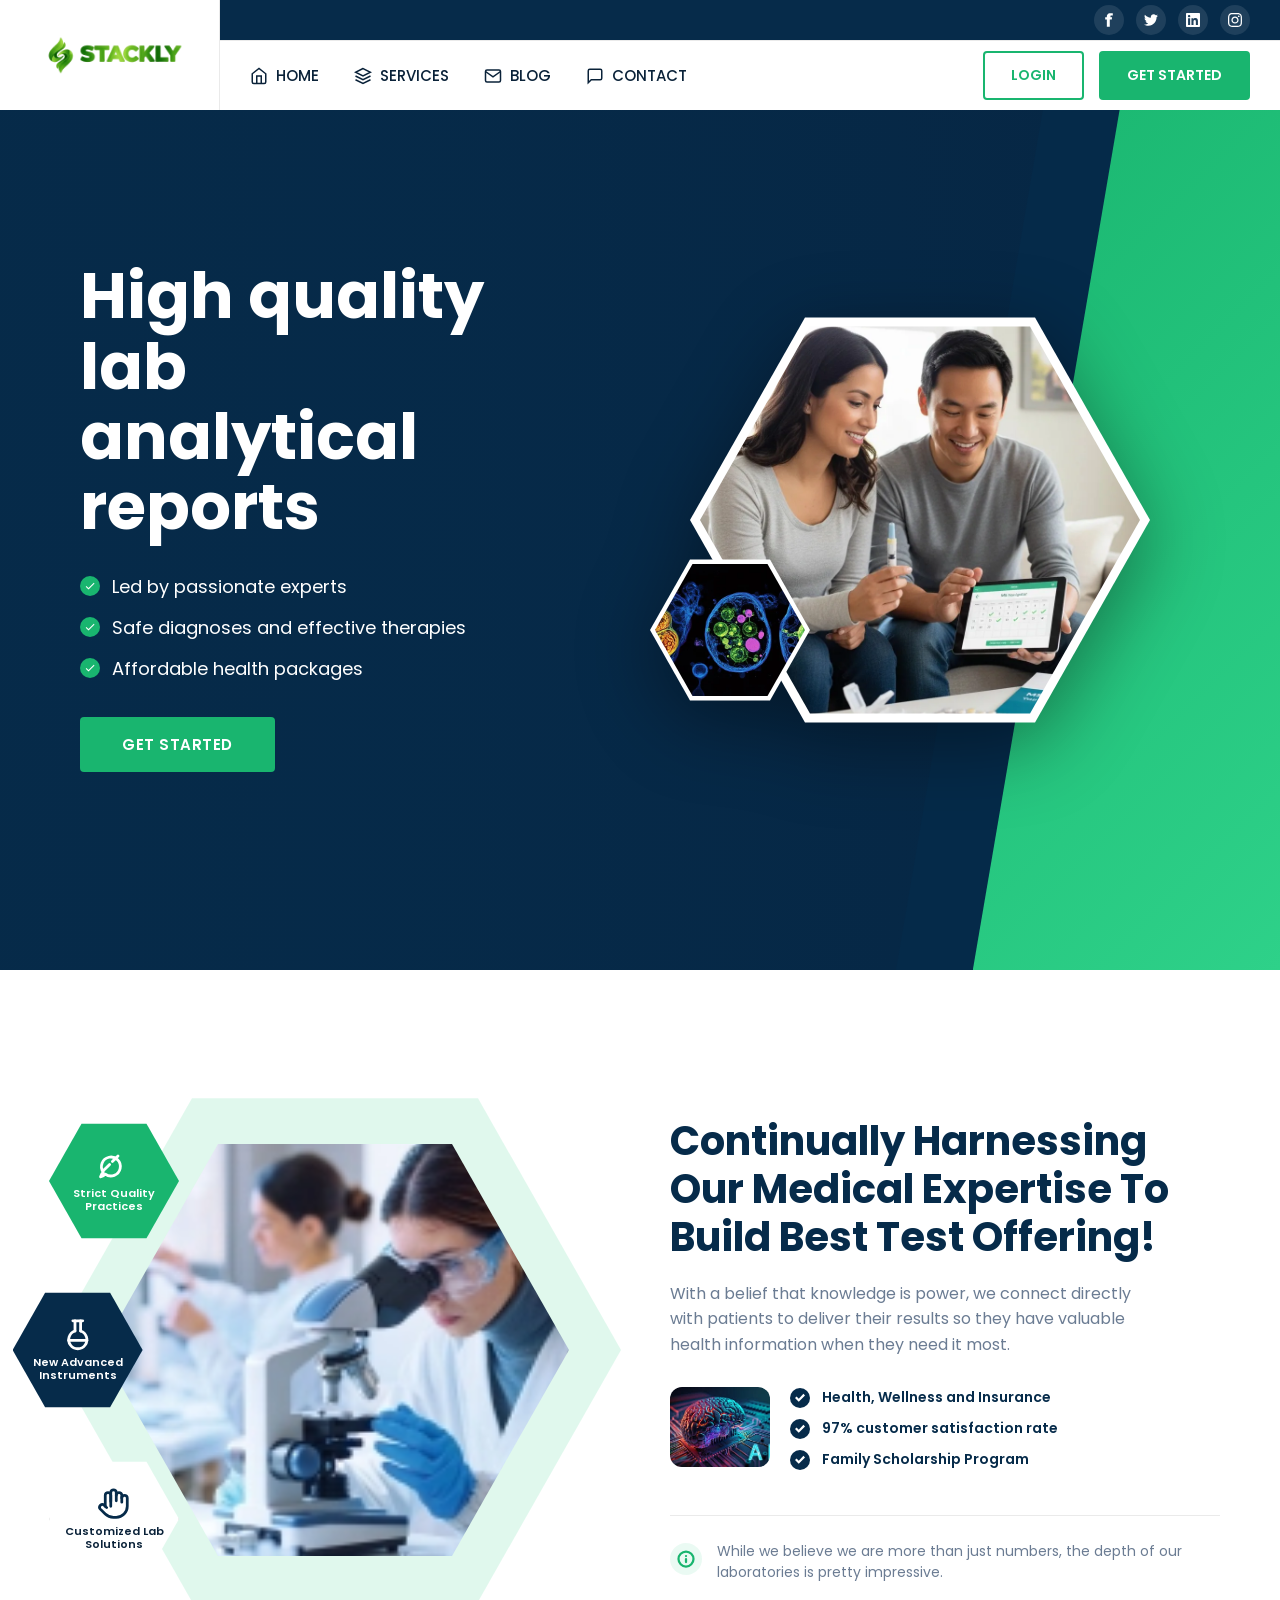
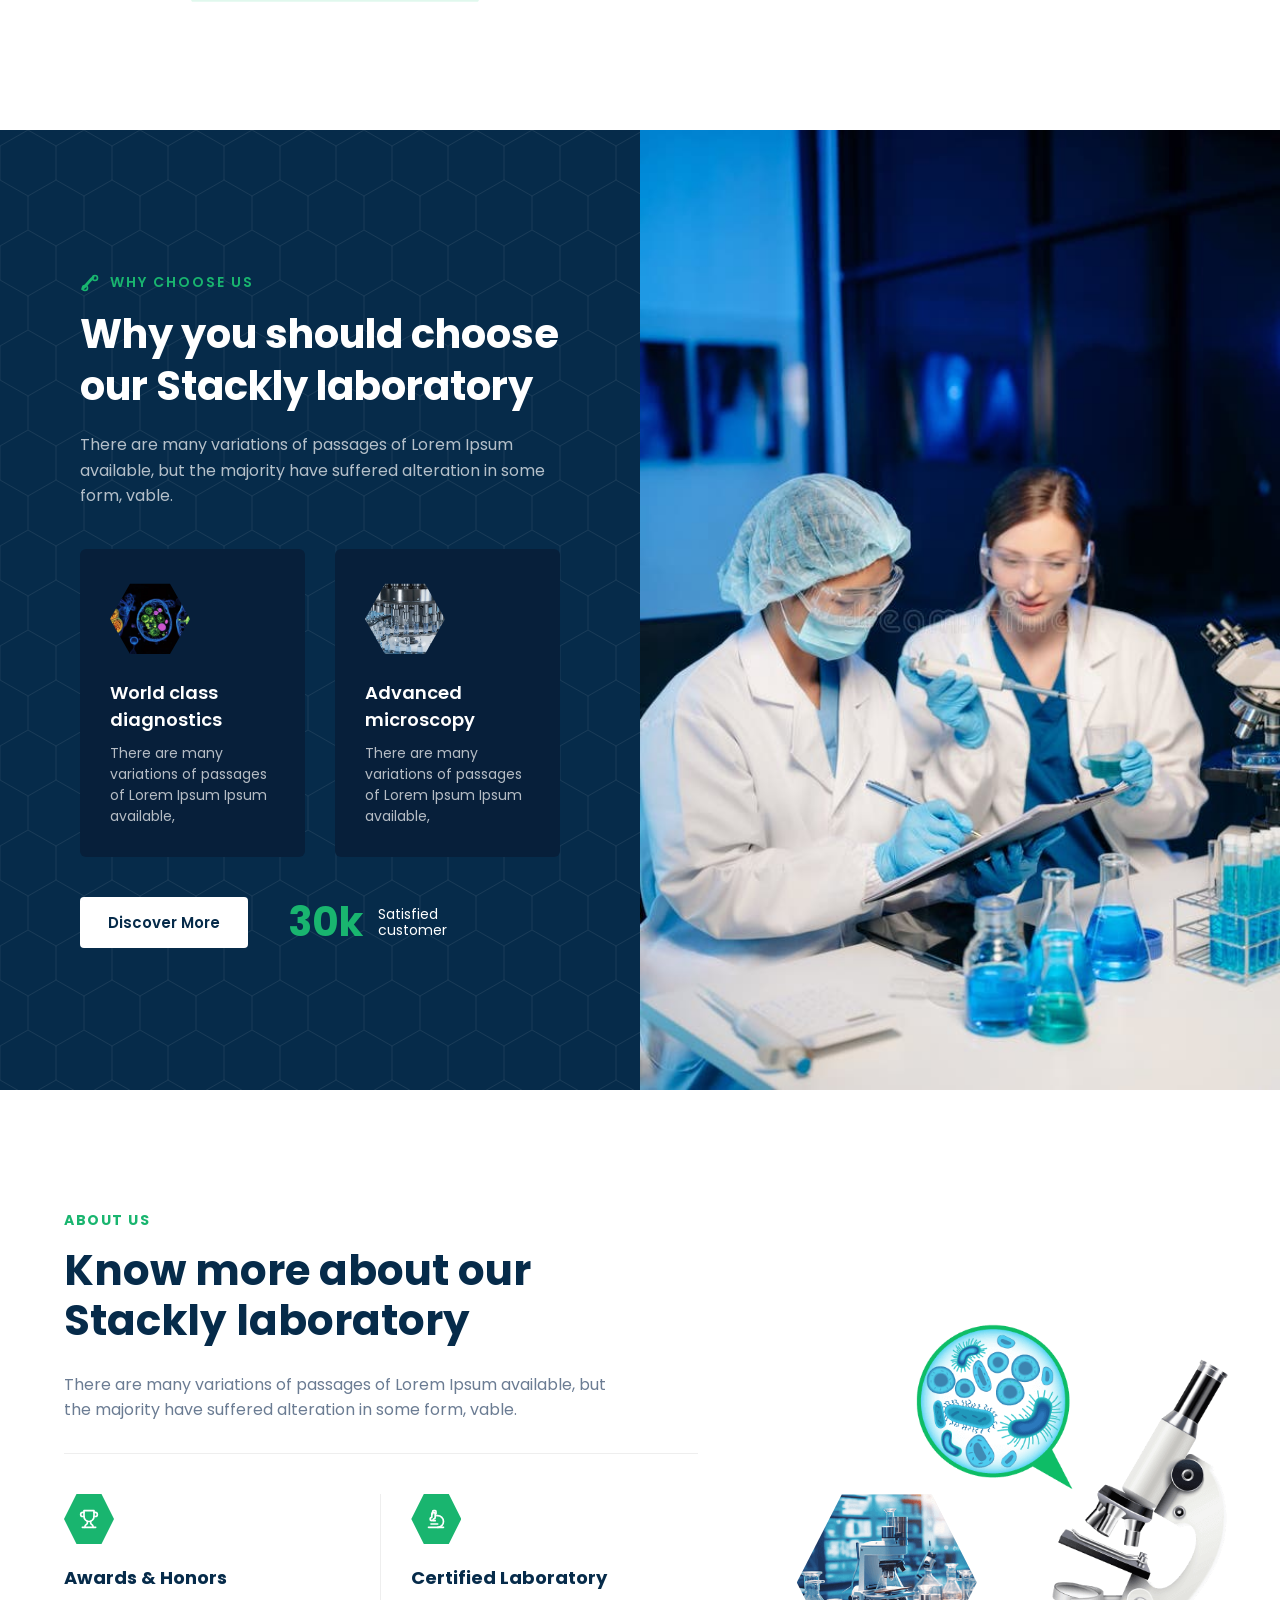
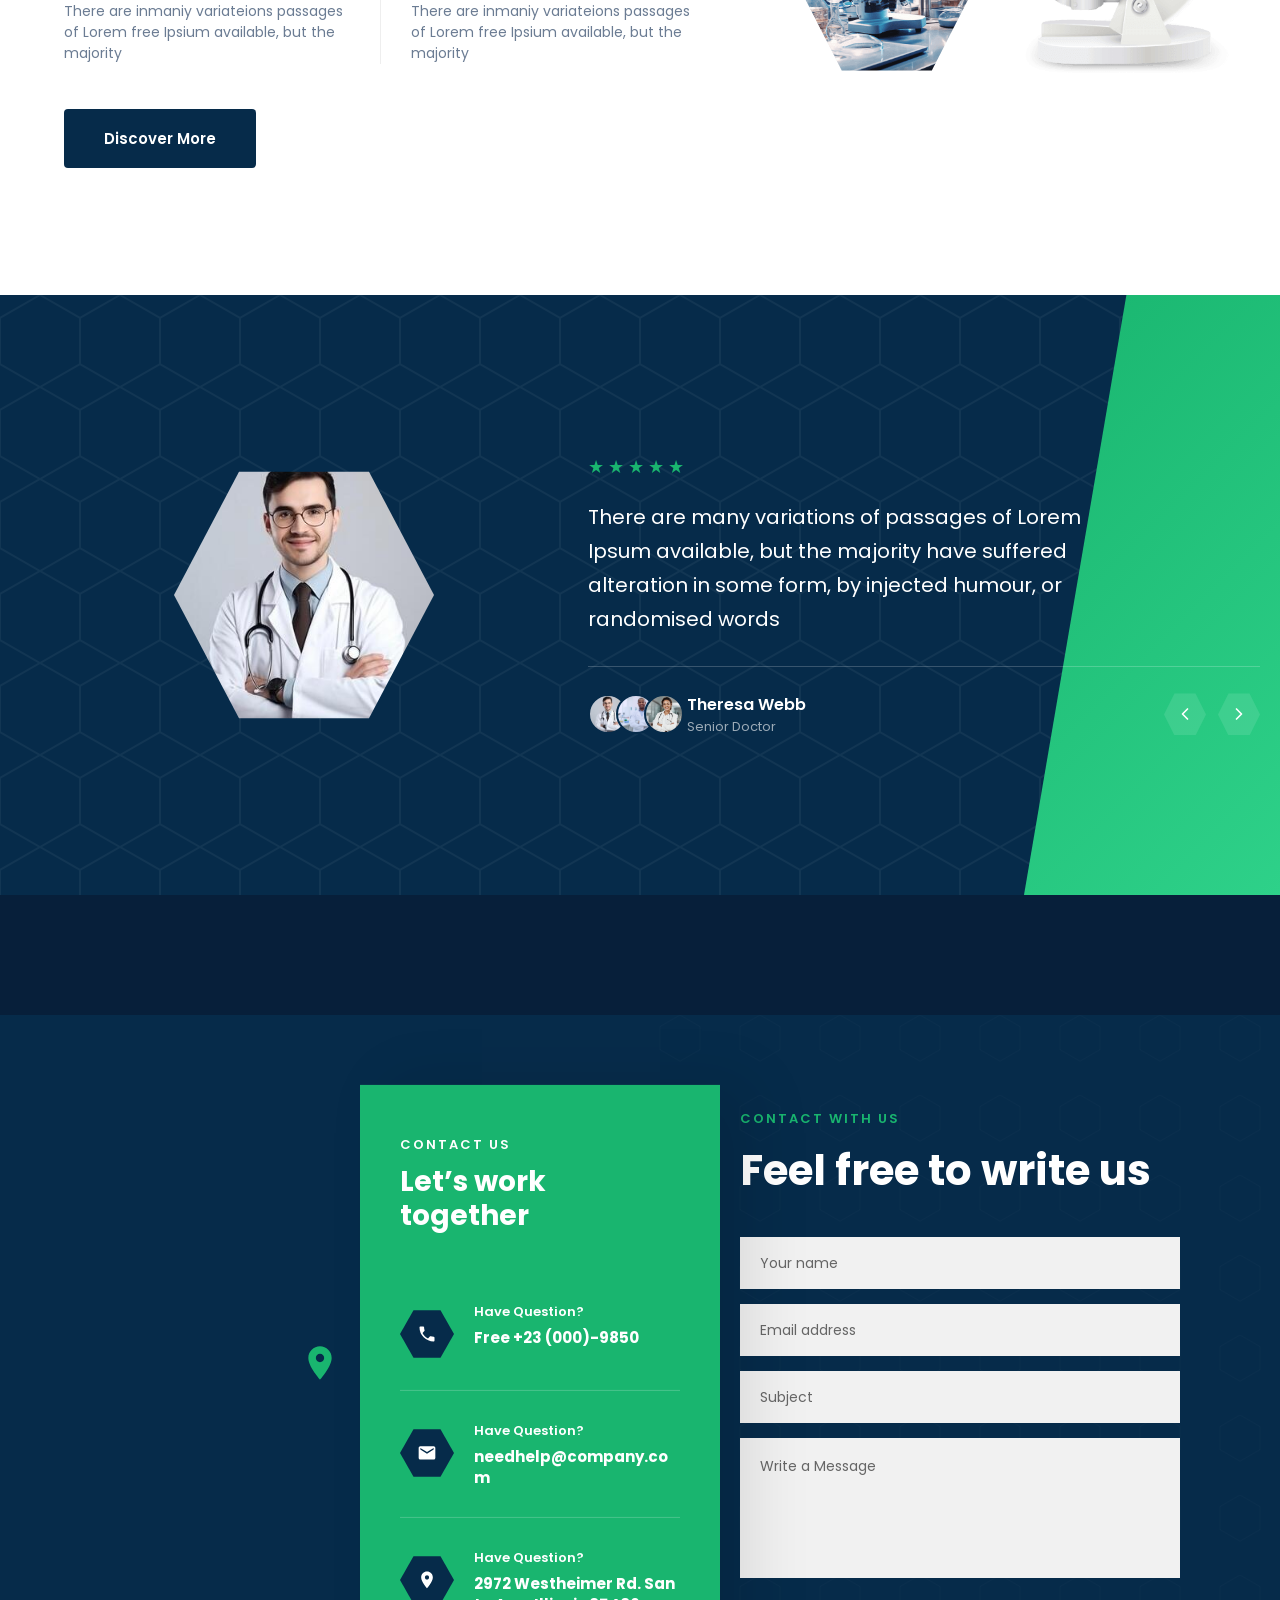
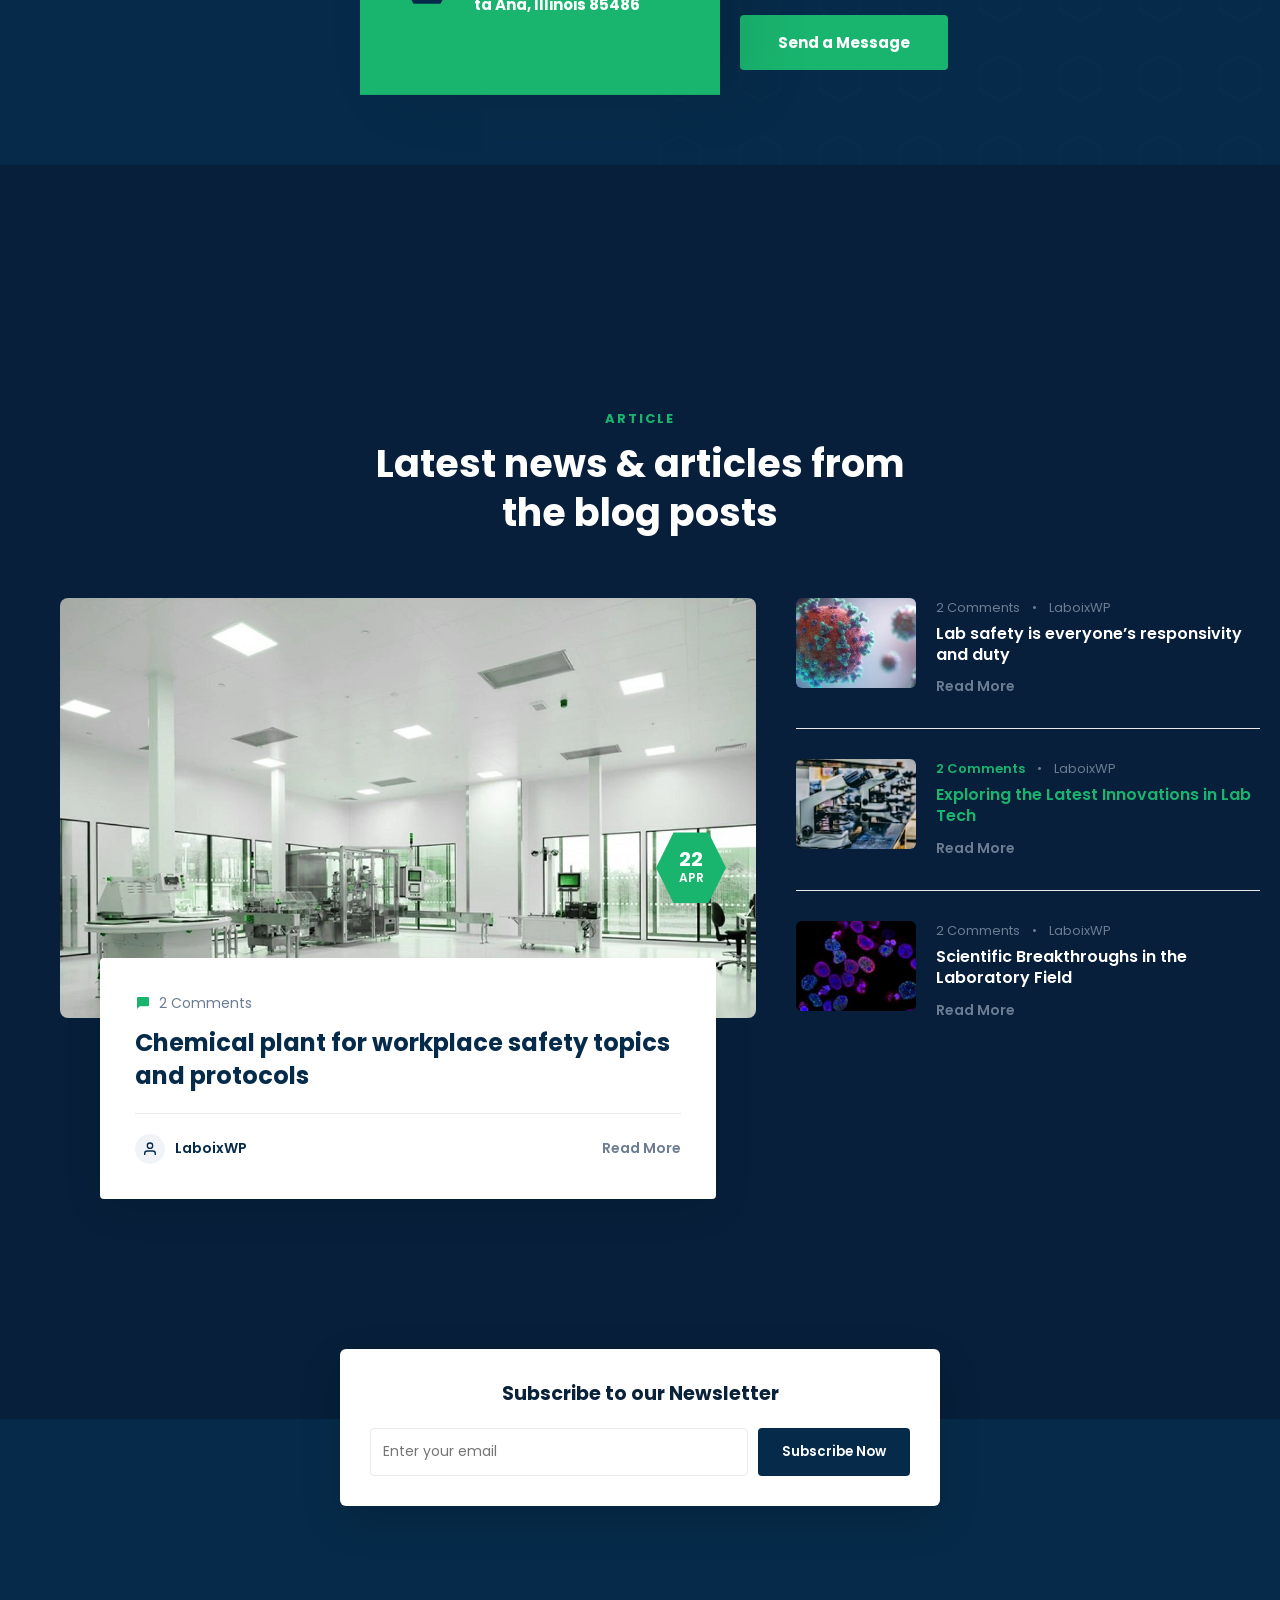
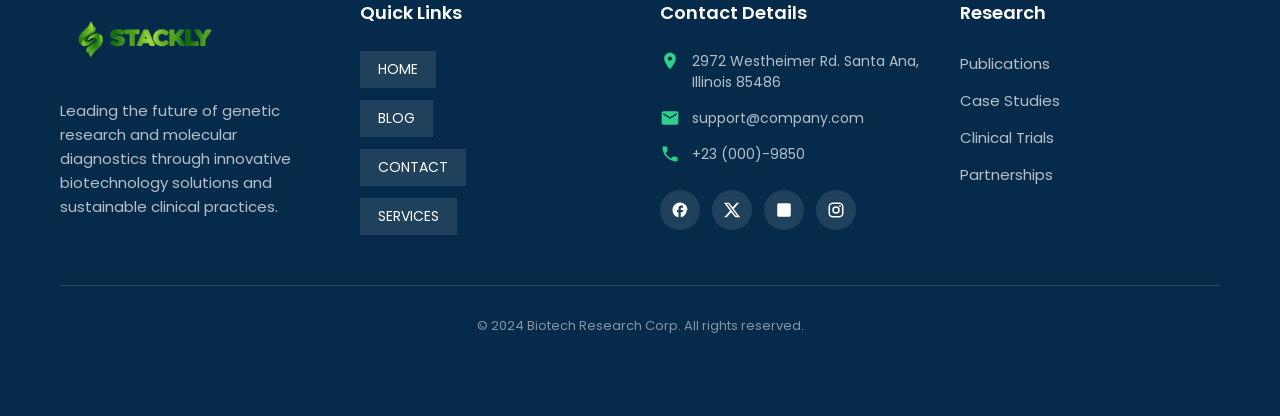
==== index.html @ a86ec4cf "Add files via upload" ====
<!doctype html>
<html lang="en">
  <head>
    <meta charset="UTF-8" />
    <meta name="viewport" content="width=device-width, initial-scale=1.0" />
    <title>Stklyh Biotechnology Hero</title>
    <!-- Google Font: Poppins -->
    <link
      href="https://fonts.googleapis.com/css2?family=Poppins:wght@400;600;700&display=swap"
      rel="stylesheet"
    />
    <!-- Swiper.js CSS -->
    <link
      rel="stylesheet"
      href="https://cdn.jsdelivr.net/npm/swiper@11/swiper-bundle.min.css"
    />
    <link rel="preconnect" href="https://fonts.googleapis.com" />
    <link rel="preconnect" href="https://fonts.gstatic.com" crossorigin />
    <link rel="stylesheet" href="./nav.css" />
    <link rel="stylesheet" href="./footer.css" />
    <link rel="stylesheet" href="./index.css" />
  </head>
  <body>
    <header id="stklynav-header">
      <div class="stklynav-logo">
        <a href="./index.html"
          ><img
            src="./assets/logo.webp"
            alt="Stkly Logo"
            class="stklynav-logo-img"
        /></a>
      </div>

      <div class="stklynav-topbar">
        <div class="stklynav-marquee-container">
          <span class="stklynav-marquee-text"
            >Advancing biotechnology for healthier futures. &nbsp;&nbsp;&nbsp;
            Innovative solutions for a changing world. &nbsp;&nbsp;&nbsp;
            Leading the way in genetic research.</span
          >
        </div>
        <div class="stklynav-socials">
          <a href="./404.html" class="stklynav-social-icon"
            ><svg viewBox="0 0 24 24">
              <path
                d="M18.77,7.46H14.5v-1.9c0-.9.6-1.1,1-1.1h3V.5h-4.33c-4.8,0-5.87,3.6-5.87,5.87V7.46H5.47v3.83h2.83v12.21h5.05v-12.21h3.42l.52-3.83Z"
              /></svg
          ></a>
          <a href="./404.html" class="stklynav-social-icon"
            ><svg viewBox="0 0 24 24">
              <path
                d="M23.95,4.57c-.88.39-1.83.65-2.83.77,1.02-.61,1.79-1.58,2.16-2.72-.95.56-2.01.97-3.13,1.19-.9-.96-2.17-1.56-3.59-1.56-2.72,0-4.92,2.2-4.92,4.92,0,.39.04.76.13,1.12C7.69,8.09,4.07,6.13,1.64,3.16c-.42.73-.67,1.58-.67,2.48,0,1.71.87,3.22,2.19,4.1-.81-.03-1.56-.25-2.23-.61v.06c0,2.39,1.7,4.38,3.95,4.83-.41.11-.85.17-1.3.17-.32,0-.63-.03-.93-.09.63,1.96,2.45,3.39,4.6,3.43-1.68,1.32-3.8,2.1-6.1,2.1-.4,0-.79-.02-1.18-.07,2.18,1.39,4.76,2.21,7.55,2.21,9.05,0,14-7.5,14-14,0-.21,0-.42-.01-.63,1-.72,1.85-1.61,2.53-2.62Z"
              /></svg
          ></a>
          <a href="./404.html" class="stklynav-social-icon"
            ><svg viewBox="0 0 24 24">
              <path
                d="M22.23,0H1.77C.79,0,0,.77,0,1.72v20.56c0,.95.79,1.72,1.77,1.72h20.45c.98,0,1.77-.77,1.77-1.72V1.72c0-.95-.79-1.72-1.77-1.72ZM7.12,20.45h-3.56V9h3.56v11.45ZM5.34,7.43c-1.14,0-2.06-.92-2.06-2.06s.92-2.06,2.06-2.06,2.06.92,2.06,2.06-.92,2.06-2.06,2.06ZM20.45,20.45h-3.56v-5.57c0-1.33-.03-3.04-1.85-3.04-1.85,0-2.14,1.45-2.14,2.95v5.67h-3.56V9h3.42v1.56h.05c.48-.9,1.64-1.85,3.37-1.85,3.61,0,4.27,2.37,4.27,5.46v6.28Z"
              /></svg
          ></a>
          <a href="./404.html" class="stklynav-social-icon"
            ><svg viewBox="0 0 24 24">
              <path
                d="M12,2.16c3.2,0,3.58.01,4.85.07,1.17.05,1.81.25,2.23.41.56.22.96.48,1.38.9.42.42.68.82.9,1.38.16.42.36,1.06.41,2.23.06,1.27.07,1.65.07,4.85s-.01,3.58-.07,4.85c-.05,1.17-.25,1.81-.41,2.23-.22.56-.48.96-.9,1.38-.42.42-.82.68-1.38.9-.42.16-1.06.36-2.23.41-1.27.06-1.65.07-4.85.07s-3.58-.01-4.85-.07c-1.17-.05-1.81-.25-2.23-.41-.56-.22-.96-.48-1.38-.9-.42-.42-.68-.82-.9-1.38-.16-.42-.36-1.06-.41-2.23-.06-1.27-.07-1.65-.07-4.85s.01-3.58.07-4.85c.05-1.17.25-1.81.41-2.23.22-.56.48-.96.9-1.38.42-.42.82-.68,1.38-.9.42-.16,1.06-.36,2.23-.41,1.27-.06,1.65-.07,4.85-.07m0-2.16C8.74,0,8.33.01,7.05.07c-1.28.06-2.15.26-2.91.56-.79.31-1.45.71-2.11,1.38-.66.66-1.07,1.33-1.38,2.11-.29.76-.5,1.63-.56,2.91C.01,8.33,0,8.74,0,12s.01,3.67.07,4.95c.06,1.28.26,2.15.56,2.91.31.79.71,1.45,1.38,2.11.66.66,1.33,1.07,2.11,1.38.76.29,1.63.5,2.91.56,1.28.06,1.68.07,4.95.07s3.67-.01,4.95-.07c1.28-.06,2.15-.26,2.91-.56.79-.31,1.45-.71,2.11-1.38.66-.66,1.07-1.33,1.38-2.11.29-.76.5-1.63.56-2.91.06-1.28.07-1.68.07-4.95s-.01-3.67-.07-4.95c-.06-1.28-.26-2.15-.56-2.91-.31-.79-.71-1.45-1.38-2.11-.66-.66-1.33-1.07-2.11-1.38-.76-.29-1.63-.5-2.91-.56-1.28-.06-1.68-.07-4.95-.07Z"
              />
              <path
                d="M12,5.84c-3.4,0-6.16,2.76-6.16,6.16s2.76,6.16,6.16,6.16,6.16-2.76,6.16-6.16-2.76-6.16-6.16-6.16m0,10.16c-2.21,0-4-1.79-4-4s1.79-4,4-4,4,1.79,4,4-1.79,4-4,4Z"
              />
              <circle cx="18.41" cy="5.59" r="1.44" /></svg
          ></a>
        </div>
      </div>

      <div class="stklynav-main">
        <nav class="stklynav-menu">
          <a href="./index.html" class="stklynav-item"
            ><svg viewBox="0 0 24 24">
              <path d="M3 9l9-7 9 7v11a2 2 0 0 1-2 2H5a2 2 0 0 1-2-2z"></path>
              <polyline points="9 22 9 12 15 12 15 22"></polyline></svg
            ><span>HOME</span></a
          >
          <a href="./services.html" class="stklynav-item"
            ><svg viewBox="0 0 24 24">
              <polygon points="12 2 2 7 12 12 22 7 12 2"></polygon>
              <polyline points="2 17 12 22 22 17"></polyline>
              <polyline points="2 12 12 17 22 12"></polyline></svg
            ><span>SERVICES</span></a
          >
          <a href="./blog.html" class="stklynav-item"
            ><svg viewBox="0 0 24 24">
              <path
                d="M4 4h16c1.1 0 2 .9 2 2v12c0 1.1-.9 2-2 2H4c-1.1 0-2-.9-2-2V6c0-1.1.9-2 2-2z"
              ></path>
              <polyline points="22,6 12,13 2,6"></polyline></svg
            ><span>BLOG</span></a
          >
          <a href="./contact.html" class="stklynav-item"
            ><svg viewBox="0 0 24 24">
              <path
                d="M21 15a2 2 0 0 1-2 2H7l-4 4V5a2 2 0 0 1 2-2h14a2 2 0 0 1 2 2z"
              ></path></svg
            ><span>CONTACT</span></a
          >
        </nav>

        <div class="stklynav-actions">
          <a href="./login.html" class="stklynav-btn stklynav-btn-login"
            >LOGIN</a
          >
          <a href="./signup.html" class="stklynav-btn stklynav-btn-start"
            >GET STARTED</a
          >
        </div>

        <button class="stklynav-hamburger" id="stklynav-hamburger-btn">
          <svg
            width="28"
            height="28"
            viewBox="0 0 24 24"
            fill="none"
            stroke="currentColor"
            stroke-width="2"
            stroke-linecap="round"
            stroke-linejoin="round"
          >
            <line x1="3" y1="12" x2="21" y2="12"></line>
            <line x1="3" y1="6" x2="21" y2="6"></line>
            <line x1="3" y1="18" x2="21" y2="18"></line>
          </svg>
        </button>
      </div>
    </header>

    <!-- MOBILE OVERLAY REDESIGNED -->
    <div class="stklynav-mobile" id="stklynav-mobile-overlay">
      <div class="stklynav-mobile-header">
        <a href="./index.html">
          <img src="./assets/logo.webp" alt="Logo" class="stklynav-mobile-logo"
        /></a>
        <button class="stklynav-close" id="stklynav-close-btn">
          <svg
            width="24"
            height="24"
            viewBox="0 0 24 24"
            fill="none"
            stroke="currentColor"
            stroke-width="2"
            stroke-linecap="round"
            stroke-linejoin="round"
          >
            <line x1="18" y1="6" x2="6" y2="18"></line>
            <line x1="6" y1="6" x2="18" y2="18"></line>
          </svg>
        </button>
      </div>

      <nav class="stklynav-mobile-menu">
        <a href="./index.html" class="stklynav-mobile-item">
          <svg viewBox="0 0 24 24">
            <path d="M3 9l9-7 9 7v11a2 2 0 0 1-2 2H5a2 2 0 0 1-2-2z"></path>
            <polyline points="9 22 9 12 15 12 15 22"></polyline>
          </svg>
          HOME
        </a>
        <a href="./services.html" class="stklynav-mobile-item">
          <svg viewBox="0 0 24 24">
            <polygon points="12 2 2 7 12 12 22 7 12 2"></polygon>
            <polyline points="2 17 12 22 22 17"></polyline>
            <polyline points="2 12 12 17 22 12"></polyline>
          </svg>
          SERVICES
        </a>
        <a href="./blog.html" class="stklynav-mobile-item">
          <svg viewBox="0 0 24 24">
            <path
              d="M4 4h16c1.1 0 2 .9 2 2v12c0 1.1-.9 2-2 2H4c-1.1 0-2-.9-2-2V6c0-1.1.9-2 2-2z"
            ></path>
            <polyline points="22,6 12,13 2,6"></polyline>
          </svg>
          BLOG
        </a>
        <a href="./contact.html" class="stklynav-mobile-item">
          <svg viewBox="0 0 24 24">
            <path
              d="M21 15a2 2 0 0 1-2 2H7l-4 4V5a2 2 0 0 1 2-2h14a2 2 0 0 1 2 2z"
            ></path>
          </svg>
          CONTACT
        </a>
      </nav>

      <div class="stklynav-mobile-footer">
        <a href="./login.html" class="stklynav-btn stklynav-btn-login">LOGIN</a>
        <a href="./signup.html" class="stklynav-btn stklynav-btn-start"
          >GET STARTED</a
        >
      </div>
    </div>
    <section id="stklyh-hero">
      <!-- Background Elements -->
      <video class="stklyh-video-bg" autoplay muted loop playsinline>
        <source src="./assets/hero.mp4" type="video/mp4" />
      </video>
      <div class="stklyh-overlay"></div>

      <!-- Right Decorative Shapes -->
      <div class="stklyh-deco-shape">
        <div class="stklyh-deco-navy"></div>
        <div class="stklyh-deco-green"></div>
      </div>

      <!-- Left Navigation (Desktop/Tablet Only) -->
      <!-- <div class="stklyh-nav">
        <div class="stklyh-arrow stklyh-prev" aria-label="Previous slide">
          <svg
            width="20"
            height="20"
            viewBox="0 0 24 24"
            fill="none"
            stroke="currentColor"
            stroke-width="2"
            stroke-linecap="round"
            stroke-linejoin="round"
          >
            <path d="m18 15-6-6-6 6" />
          </svg>
        </div>
        <div class="stklyh-arrow stklyh-next" aria-label="Next slide">
          <svg
            width="20"
            height="20"
            viewBox="0 0 24 24"
            fill="none"
            stroke="currentColor"
            stroke-width="2"
            stroke-linecap="round"
            stroke-linejoin="round"
          >
            <path d="m6 9 6 6 6-6" />
          </svg>
        </div>
      </div> -->

      <!-- Swiper Slider -->
      <div class="swiper mySwiper" style="width: 100%; height: 100%">
        <div class="swiper-wrapper">
          <!-- Slide 1 -->
          <div class="swiper-slide">
            <div class="stklyh-container">
              <div class="stklyh-text">
                <h1 class="stklyh-heading">
                  High quality lab<br />analytical reports
                </h1>
                <ul class="stklyh-bullet-list">
                  <li class="stklyh-bullet-item">
                    <span class="stklyh-check-icon">
                      <svg viewBox="0 0 24 24">
                        <path
                          d="M9 16.17L4.83 12l-1.42 1.41L9 19 21 7l-1.41-1.41z"
                        />
                      </svg>
                    </span>
                    Led by passionate experts
                  </li>
                  <li class="stklyh-bullet-item">
                    <span class="stklyh-check-icon">
                      <svg viewBox="0 0 24 24">
                        <path
                          d="M9 16.17L4.83 12l-1.42 1.41L9 19 21 7l-1.41-1.41z"
                        />
                      </svg>
                    </span>
                    Safe diagnoses and effective therapies
                  </li>
                  <li class="stklyh-bullet-item">
                    <span class="stklyh-check-icon">
                      <svg viewBox="0 0 24 24">
                        <path
                          d="M9 16.17L4.83 12l-1.42 1.41L9 19 21 7l-1.41-1.41z"
                        />
                      </svg>
                    </span>
                    Affordable health packages
                  </li>
                </ul>
                <a href="./404.html" class="stklyh-btn">Get Started</a>
              </div>
              <div class="stklyh-image-area">
                <div class="stklyh-main-hex-wrapper">
                  <div class="stklyh-main-hex">
                    <img src="./assets/b22.webp" alt="Researcher" />
                  </div>
                  <div class="stklyh-small-hex">
                    <img src="./assets/ind2.webp" alt="DNA Strand" />
                  </div>
                </div>
              </div>
            </div>
          </div>

          <!-- Slide 2 -->
          <div class="swiper-slide">
            <div class="stklyh-container">
              <div class="stklyh-text">
                <h1 class="stklyh-heading">
                  Advanced Genetic<br />Screening Tools
                </h1>
                <ul class="stklyh-bullet-list">
                  <li class="stklyh-bullet-item">
                    <span class="stklyh-check-icon">
                      <svg viewBox="0 0 24 24">
                        <path
                          d="M9 16.17L4.83 12l-1.42 1.41L9 19 21 7l-1.41-1.41z"
                        />
                      </svg>
                    </span>
                    Cutting-edge DNA sequencing
                  </li>
                  <li class="stklyh-bullet-item">
                    <span class="stklyh-check-icon">
                      <svg viewBox="0 0 24 24">
                        <path
                          d="M9 16.17L4.83 12l-1.42 1.41L9 19 21 7l-1.41-1.41z"
                        />
                      </svg>
                    </span>
                    Personalized health insights
                  </li>
                  <li class="stklyh-bullet-item">
                    <span class="stklyh-check-icon">
                      <svg viewBox="0 0 24 24">
                        <path
                          d="M9 16.17L4.83 12l-1.42 1.41L9 19 21 7l-1.41-1.41z"
                        />
                      </svg>
                    </span>
                    Secure and private results
                  </li>
                </ul>
                <a href="./404.html" class="stklyh-btn">Our Services</a>
              </div>
              <div class="stklyh-image-area">
                <div class="stklyh-main-hex-wrapper">
                  <div class="stklyh-main-hex">
                    <img src="./assets/b1.webp" alt="Laboratory" />
                  </div>
                  <div class="stklyh-small-hex">
                    <img src="./assets/ind3.webp" alt="Cells" />
                  </div>
                </div>
              </div>
            </div>
          </div>
          <!-- Slide 3 -->
          <div class="swiper-slide">
            <div class="stklyh-container">
              <div class="stklyh-text">
                <h1 class="stklyh-heading">Hi-End<br />Laboratory</h1>
                <ul class="stklyh-bullet-list">
                  <li class="stklyh-bullet-item">
                    <span class="stklyh-check-icon">
                      <svg viewBox="0 0 24 24">
                        <path
                          d="M9 16.17L4.83 12l-1.42 1.41L9 19 21 7l-1.41-1.41z"
                        />
                      </svg>
                    </span>
                    Equipments and Experts
                  </li>
                  <li class="stklyh-bullet-item">
                    <span class="stklyh-check-icon">
                      <svg viewBox="0 0 24 24">
                        <path
                          d="M9 16.17L4.83 12l-1.42 1.41L9 19 21 7l-1.41-1.41z"
                        />
                      </svg>
                    </span>
                    Personalized health insights
                  </li>
                  <li class="stklyh-bullet-item">
                    <span class="stklyh-check-icon">
                      <svg viewBox="0 0 24 24">
                        <path
                          d="M9 16.17L4.83 12l-1.42 1.41L9 19 21 7l-1.41-1.41z"
                        />
                      </svg>
                    </span>
                    Secure and private results
                  </li>
                </ul>
                <a href="./404.html" class="stklyh-btn">Learn More</a>
              </div>
              <div class="stklyh-image-area">
                <div class="stklyh-main-hex-wrapper">
                  <div class="stklyh-main-hex">
                    <img src="./assets/ind5.webp" alt="Laboratory" />
                  </div>
                  <div class="stklyh-small-hex">
                    <img src="./assets/ind6.webp" alt="Cells" />
                  </div>
                </div>
              </div>
            </div>
          </div>
        </div>
        <!-- Pagination Dots -->
        <div class="stklyh-pagination"></div>
      </div>
    </section>
    <section class="stklyexp-section">
      <div class="stklyexp-container" id="stklyexp-trigger">
        <!-- Visual Area -->
        <div class="stklyexp-visual">
          <div class="stklyexp-bg-hex"></div>
          <div class="stklyexp-main-img">
            <img src="./assets/ind93.webp" alt="Biotech Lab" />
          </div>

          <div class="stklyexp-hex-card stklyexp-card-1">
            <svg
              viewBox="0 0 24 24"
              fill="none"
              stroke="currentColor"
              stroke-width="2"
              stroke-linecap="round"
              stroke-linejoin="round"
            >
              <path
                d="M4.5 16.5c-1.5 1.26-2 3.43-2 3.43s2.17-.5 3.43-2a6.75 6.75 0 1 0-1.43-1.43Z"
              />
              <path d="M9 11l-4 4" />
              <path d="M15 5l-4 4" />
            </svg>
            <span>Strict Quality<br />Practices</span>
          </div>

          <div class="stklyexp-hex-card stklyexp-card-2">
            <svg
              viewBox="0 0 24 24"
              fill="none"
              stroke="currentColor"
              stroke-width="2"
              stroke-linecap="round"
              stroke-linejoin="round"
            >
              <path d="M10 2v7.31" />
              <path d="M14 9.3V2" />
              <path d="M8.5 2h7" />
              <path d="M14 9.3a6.5 6.5 0 1 1-4 0" />
              <path d="M5.52 16h12.96" />
            </svg>
            <span>New Advanced<br />Instruments</span>
          </div>

          <div class="stklyexp-hex-card stklyexp-card-3">
            <svg
              viewBox="0 0 24 24"
              fill="none"
              stroke="#062b4a"
              stroke-width="2"
              stroke-linecap="round"
              stroke-linejoin="round"
            >
              <path d="M18 11V6a2 2 0 0 0-2-2v0a2 2 0 0 0-2 2v0" />
              <path d="M14 10V4a2 2 0 0 0-2-2v0a2 2 0 0 0-2 2v10" />
              <path d="M10 10.5V6a2 2 0 0 0-2-2v0a2 2 0 0 0-2 2v8" />
              <path
                d="M18 8a2 2 0 1 1 4 0v6a8 8 0 0 1-8 8h-2c-2.8 0-4.5-.86-5.99-2.34l-3.6-3.6a2 2 0 0 1 2.83-2.82L7 15"
              />
            </svg>
            <span>Customized Lab<br />Solutions</span>
          </div>
        </div>

        <!-- Content Area -->
        <div class="stklyexp-content">
          <h2 class="stklyexp-heading">
            Continually Harnessing<br />
            Our Medical Expertise To<br />
            Build Best Test Offering!
          </h2>

          <p class="stklyexp-desc">
            With a belief that knowledge is power, we connect directly with
            patients to deliver their results so they have valuable health
            information when they need it most.
          </p>

          <div class="stklyexp-features">
            <div class="stklyexp-feature-thumb">
              <img src="./assets/ind8.webp" alt="Research" />
            </div>
            <ul class="stklyexp-list">
              <li class="stklyexp-list-item">
                <div class="stklyexp-check">
                  <svg viewBox="0 0 24 24">
                    <path
                      d="M20.285 2l-11.285 11.567-5.286-5.011-3.714 3.716 9 8.728 15-15.285z"
                    />
                  </svg>
                </div>
                Health, Wellness and Insurance
              </li>
              <li class="stklyexp-list-item">
                <div class="stklyexp-check">
                  <svg viewBox="0 0 24 24">
                    <path
                      d="M20.285 2l-11.285 11.567-5.286-5.011-3.714 3.716 9 8.728 15-15.285z"
                    />
                  </svg>
                </div>
                97% customer satisfaction rate
              </li>
              <li class="stklyexp-list-item">
                <div class="stklyexp-check">
                  <svg viewBox="0 0 24 24">
                    <path
                      d="M20.285 2l-11.285 11.567-5.286-5.011-3.714 3.716 9 8.728 15-15.285z"
                    />
                  </svg>
                </div>
                Family Scholarship Program
              </li>
            </ul>
          </div>

          <div class="stklyexp-info-box">
            <div class="stklyexp-info-icon">
              <svg
                viewBox="0 0 24 24"
                fill="none"
                stroke="currentColor"
                stroke-width="3"
                stroke-linecap="round"
                stroke-linejoin="round"
              >
                <line x1="12" y1="16" x2="12" y2="12"></line>
                <line x1="12" y1="8" x2="12.01" y2="8"></line>
                <circle cx="12" cy="12" r="10"></circle>
              </svg>
            </div>
            <p class="stklyexp-info-text">
              While we believe we are more than just numbers, the depth of our
              laboratories is pretty impressive.
            </p>
          </div>
        </div>
      </div>
    </section>
    <section id="stklywhy-section">
      <!-- Left Content Side -->
      <div class="stklywhy-left-side">
        <div class="stklywhy-content">
          <span class="stklywhy-label stklywhy-reveal">Why Choose Us</span>

          <h2 class="stklywhy-heading stklywhy-reveal">
            Why you should choose our Stackly laboratory
          </h2>

          <p class="stklywhy-description stklywhy-reveal">
            There are many variations of passages of Lorem Ipsum available, but
            the majority have suffered alteration in some form, vable.
          </p>

          <div class="stklywhy-card-wrap">
            <!-- Card 1 -->
            <div class="stklywhy-card stklywhy-reveal">
              <div class="stklywhy-hexagon-img">
                <img src="./assets/ind2.webp" alt="Diagnostics" />
              </div>
              <h3 class="stklywhy-card-title">World class diagnostics</h3>
              <p class="stklywhy-card-text">
                There are many variations of passages of Lorem Ipsum Ipsum
                available,
              </p>
            </div>

            <!-- Card 2 -->
            <div
              class="stklywhy-card stklywhy-reveal"
              style="transition-delay: 0.2s"
            >
              <div class="stklywhy-hexagon-img">
                <img src="./assets/gen2.webp" alt="Microscopy" />
              </div>
              <h3 class="stklywhy-card-title">Advanced microscopy</h3>
              <p class="stklywhy-card-text">
                There are many variations of passages of Lorem Ipsum Ipsum
                available,
              </p>
            </div>
          </div>

          <div class="stklywhy-cta-area stklywhy-reveal">
            <a href="./404.html" class="stklywhy-button">Discover More</a>

            <div class="stklywhy-counter-wrap">
              <div class="stklywhy-counter-number">30k</div>
              <div class="stklywhy-counter-label">Satisfied customer</div>
            </div>
          </div>
        </div>
      </div>

      <!-- Right Image Side -->
      <div class="stklywhy-right-side">
        <img src="./assets/ind1.webp" alt="Laboratory Professional" />
      </div>

      <!-- Vertical Back to Top -->
      <!-- <div class="stklywhy-back-to-top">BACK TO TOP</div> -->
    </section>
    <section class="stklylab-section">
      <div class="stklylab-container">
        <!-- Left Content Area -->
        <div class="stklylab-content" id="stklylab-content">
          <span class="stklylab-label">About Us</span>
          <h2 class="stklylab-heading">
            Know more about our Stackly laboratory
          </h2>
          <p class="stklylab-desc">
            There are many variations of passages of Lorem Ipsum available, but
            the majority have suffered alteration in some form, vable.
          </p>

          <hr class="stklylab-divider" style="width: 100%" />

          <div class="stklylab-features">
            <div class="stklylab-feature-item">
              <div class="stklylab-feature-icon">
                <svg
                  width="20"
                  height="20"
                  viewBox="0 0 24 24"
                  fill="none"
                  stroke="currentColor"
                  stroke-width="2"
                  stroke-linecap="round"
                  stroke-linejoin="round"
                >
                  <path d="M6 9H4.5a2.5 2.5 0 0 1 0-5H6"></path>
                  <path d="M18 9h1.5a2.5 2.5 0 0 0 0-5H18"></path>
                  <path d="M4 22h16"></path>
                  <path
                    d="M10 14.66V17c0 .55-.47.98-.97 1.21C7.85 18.75 7 20.24 7 22"
                  ></path>
                  <path
                    d="M14 14.66V17c0 .55.47.98.97 1.21C16.15 18.75 17 20.24 17 22"
                  ></path>
                  <path d="M18 2H6v7a6 6 0 0 0 12 0V2Z"></path>
                </svg>
              </div>
              <h4 class="stklylab-feature-title">Awards & Honors</h4>
              <p class="stklylab-feature-text">
                There are inmaniy variateions passages of Lorem free Ipsium
                available, but the majority
              </p>
            </div>

            <div class="stklylab-v-divider"></div>

            <div class="stklylab-feature-item">
              <div class="stklylab-feature-icon">
                <svg
                  width="20"
                  height="20"
                  viewBox="0 0 24 24"
                  fill="none"
                  stroke="currentColor"
                  stroke-width="2"
                  stroke-linecap="round"
                  stroke-linejoin="round"
                >
                  <path d="M6 18h8"></path>
                  <path d="M3 22h18"></path>
                  <path d="M14 22a7 7 0 1 0 0-14h-1"></path>
                  <path d="M9 14h2"></path>
                  <path
                    d="M9 12a2 2 0 1 1-2-2V6a2 2 0 1 1 4 0v4a2 2 0 0 1-2 2Z"
                  ></path>
                  <path d="M12 6V3a1 1 0 0 0-1-1H9a1 1 0 0 0-1 1v3"></path>
                </svg>
              </div>
              <h4 class="stklylab-feature-title">Certified Laboratory</h4>
              <p class="stklylab-feature-text">
                There are inmaniy variateions passages of Lorem free Ipsium
                available, but the majority
              </p>
            </div>
          </div>

          <a href="#" class="stklylab-cta">Discover More</a>
        </div>

        <!-- Right Visual Area -->
        <div class="stklylab-visual">
          <!-- Circle Bacteria Graphic -->
          <!-- <div class="stklylab-circle" id="stklylab-circle">
            <img
              src="https://img.icons8.com/color/144/bacteria.png"
              alt="Bacteria Analysis"
              onerror="
                this.src = 'https://via.placeholder.com/140?text=Bacteria'
              "
            />
          </div> -->

          <!-- Hexagon Image -->
          <div class="stklylab-hexagon" id="stklylab-hexagon">
            <img
              src="./assets/ind22.webp"
              alt="Lab Scientist"
              onerror="this.style.backgroundColor = '#0d3558'"
            />
          </div>

          <!-- Microscope Image -->
          <img
            src="./assets/ind11.webp"
            alt="Microscope"
            class="stklylab-microscope"
            id="stklylab-microscope"
            onerror="
              this.src = 'https://via.placeholder.com/300x360?text=Microscope'
            "
          />
        </div>
      </div>
    </section>
    <section id="stklyrev-section">
      <div class="stklyrev-diagonal-shape"></div>

      <div class="stklyrev-container">
        <!-- Left Visual -->
        <div class="stklyrev-visual">
          <div class="stklyrev-hexagon-wrapper">
            <div class="stklyrev-doctor-img" id="stklyrev-main-image"></div>
          </div>
        </div>

        <!-- Right Content -->
        <div class="stklyrev-content">
          <div class="stklyrev-stars">
            <span>★</span><span>★</span><span>★</span><span>★</span
            ><span>★</span>
          </div>

          <p class="stklyrev-testimonial-text" id="stklyrev-quote">
            There are many variations of passages of Lorem Ipsum available, but
            the majority have suffered alteration in some form, by injected
            humour, or randomised words
          </p>

          <div class="stklyrev-divider"></div>

          <div class="stklyrev-footer">
            <div class="stklyrev-author-box">
              <div class="stklyrev-avatars">
                <div
                  class="stklyrev-avatar"
                  style="background-image: url(&quot;./assets/rv1.webp&quot;)"
                ></div>
                <div
                  class="stklyrev-avatar"
                  style="background-image: url(&quot;./assets/rv2.webp&quot;)"
                ></div>
                <div
                  class="stklyrev-avatar"
                  style="background-image: url(&quot;./assets/rv3.webp&quot;)"
                ></div>
              </div>
              <div class="stklyrev-author-info">
                <h4 id="stklyrev-name">Theresa Webb</h4>
                <p id="stklyrev-role">Senior Doctor</p>
              </div>
            </div>

            <div class="stklyrev-nav">
              <button
                class="stklyrev-arrow"
                id="stklyrev-prev"
                aria-label="Previous"
              >
                <svg
                  width="20"
                  height="20"
                  viewBox="0 0 24 24"
                  fill="none"
                  stroke="currentColor"
                  stroke-width="2"
                  stroke-linecap="round"
                  stroke-linejoin="round"
                >
                  <path d="m15 18-6-6 6-6" />
                </svg>
              </button>
              <button
                class="stklyrev-arrow"
                id="stklyrev-next"
                aria-label="Next"
              >
                <svg
                  width="20"
                  height="20"
                  viewBox="0 0 24 24"
                  fill="none"
                  stroke="currentColor"
                  stroke-width="2"
                  stroke-linecap="round"
                  stroke-linejoin="round"
                >
                  <path d="m9 18 6-6-6-6" />
                </svg>
              </button>
            </div>
          </div>
        </div>
      </div>

      <!-- <div class="stklyrev-back-to-top">Back to top</div> -->
    </section>
    <section id="stklycontact-section">
      <div class="stklycontact-map-wrapper">
        <iframe
          src="https://www.google.com/maps/embed?pb=!1m18!1m12!1m3!1d3301.812239612349!2d-118.8188156!3d34.150033!2m3!1f0!2f0!3f0!3m2!1i1024!2i768!4f13.1!3m3!1m2!1s0x80e82469c2162619%3A0xba03efb7998e1f!2sCostco%20Wholesale!5e0!3m2!1sen!2sus!4v1710500000000!5m2!1sen!2sus"
          allowfullscreen=""
          loading="lazy"
        >
        </iframe>
        <div class="stklycontact-marker-fixed">
          <svg
            width="40"
            height="40"
            viewBox="0 0 24 24"
            fill="var(--green-primary)"
          >
            <path
              d="M12 2C8.13 2 5 5.13 5 9c0 5.25 7 13 7 13s7-7.75 7-13c0-3.87-3.13-7-7-7zm0 9.5c-1.38 0-2.5-1.12-2.5-2.5s1.12-2.5 2.5-2.5 2.5 1.12 2.5 2.5-1.12 2.5-2.5 2.5z"
            />
          </svg>
        </div>
      </div>

      <div class="stklycontact-card">
        <span class="stklycontact-label-small">Contact Us</span>
        <h2>Let’s work together</h2>

        <div class="stklycontact-item">
          <div class="stklycontact-hexagon">
            <svg viewBox="0 0 24 24">
              <path
                d="M6.62,10.79C8.06,13.62 10.38,15.94 13.21,17.38L15.41,15.18C15.69,14.9 16.08,14.82 16.43,14.93C17.55,15.3 18.75,15.5 20,15.5A1,1 0 0,1 21,16.5V20A1,1 0 0,1 20,21A17,17 0 0,1 3,4A1,1 0 0,1 4,3H7.5A1,1 0 0,1 8.5,4C8.5,5.25 8.7,6.45 9.07,7.57C9.18,7.92 9.1,8.31 8.82,8.59L6.62,10.79Z"
              />
            </svg>
          </div>
          <div class="stklycontact-info">
            <p>Have Question?</p>
            <h4>Free +23 (000)-9850</h4>
          </div>
        </div>

        <div class="stklycontact-item">
          <div class="stklycontact-hexagon">
            <svg viewBox="0 0 24 24">
              <path
                d="M20,8L12,13L4,8V6L12,11L20,6M20,4H4C2.89,4 2,4.89 2,6V18A2,2 0 0,0 4,20H20A2,2 0 0,0 22,18V6C22,4.89 21.1,4 20,4Z"
              />
            </svg>
          </div>
          <div class="stklycontact-info">
            <p>Have Question?</p>
            <h4>needhelp@company.com</h4>
          </div>
        </div>

        <div class="stklycontact-item">
          <div class="stklycontact-hexagon">
            <svg viewBox="0 0 24 24">
              <path
                d="M12,2C8.13,2 5,5.13 5,9c0,5.25 7,13 7,13s7,-7.75 7,-13c0,-3.87 -3.13,-7 -7,-7zM12,11.5c-1.38,0 -2.5,-1.12 -2.5,-2.5s1.12,-2.5 2.5,-2.5s2.5,1.12 2.5,2.5s-1.12,2.5 -2.5,2.5z"
              />
            </svg>
          </div>
          <div class="stklycontact-info">
            <p>Have Question?</p>
            <h4>2972 Westheimer Rd. Santa Ana, Illinois 85486</h4>
          </div>
        </div>
      </div>

      <div class="stklycontact-form-area">
        <div class="stklycontact-form-header">
          <span
            class="stklycontact-label-small"
            style="color: var(--green-primary)"
            >Contact with us</span
          >
          <h3>Feel free to write us</h3>
        </div>

        <form
          id="stklycontact-form"
          class="stklycontact-form"
          action="./404.html"
        >
          <div class="stklycontact-input-wrap">
            <input
              type="text"
              placeholder="Your name"
              class="stklycontact-field"
              id="stkly-field-name"
              required
            />
          </div>
          <div class="stklycontact-input-wrap">
            <input
              type="email"
              placeholder="Email address"
              class="stklycontact-field"
              id="stkly-field-email"
              required
            />
          </div>
          <div class="stklycontact-input-wrap">
            <input
              type="text"
              placeholder="Subject"
              class="stklycontact-field"
              id="stkly-field-subject"
            />
          </div>
          <div class="stklycontact-input-wrap">
            <textarea
              placeholder="Write a Message"
              class="stklycontact-field"
              id="stkly-field-msg"
            ></textarea>
          </div>

          <button type="submit" class="stklycontact-submit">
            Send a Message
          </button>
        </form>

        <!-- <div
          class="stklycontact-back-top"
          onclick="window.scrollTo({ top: 0, behavior: 'smooth' })"
        >
          Back to top
        </div> -->
      </div>
    </section>

    <div id="stkly-toast" class="stklycontact-toast">Message Sent!</div>
    <section class="stklyblog-section">
      <!-- Header -->
      <div class="stklyblog-header">
        <span class="stklyblog-label">Article</span>
        <h2 class="stklyblog-heading">
          Latest news & articles from the blog posts
        </h2>
      </div>

      <!-- Main Grid -->
      <div class="stklyblog-grid">
        <!-- Left: Featured Card -->
        <article class="stklyblog-featured js-reveal">
          <div class="stklyblog-featured-img-wrap">
            <img
              src="./assets/gen3.webp"
              alt="Lab Research"
              class="stklyblog-featured-img"
            />

            <div class="stklyblog-date-badge js-reveal-scale">
              <span class="stklyblog-date-day">22</span>
              <span class="stklyblog-date-month">Apr</span>
            </div>
          </div>

          <div class="stklyblog-content-card js-reveal-up">
            <div class="stklyblog-meta">
              <svg class="stklyblog-icon" viewBox="0 0 24 24">
                <path
                  d="M21 15a2 2 0 0 1-2 2H7l-4 4V5a2 2 0 0 1 2-2h14a2 2 0 0 1 2 2z"
                ></path>
              </svg>
              <span>2 Comments</span>
            </div>
            <h3 class="stklyblog-title">
              Chemical plant for workplace safety topics and protocols
            </h3>
            <div class="stklyblog-divider"></div>
            <div class="stklyblog-author-row">
              <div class="stklyblog-author">
                <div class="stklyblog-avatar">
                  <svg
                    width="16"
                    height="16"
                    viewBox="0 0 24 24"
                    fill="none"
                    stroke="currentColor"
                    stroke-width="2"
                  >
                    <path d="M20 21v-2a4 4 0 0 0-4-4H8a4 4 0 0 0-4 4v2"></path>
                    <circle cx="12" cy="7" r="4"></circle>
                  </svg>
                </div>
                <span>LaboixWP</span>
              </div>
              <a href="./404.html" class="stklyblog-readmore">Read More</a>
            </div>
          </div>
        </article>

        <!-- Right: Blog List -->
        <div class="stklyblog-list">
          <!-- Item 1 -->
          <div class="stklyblog-list-item js-reveal-stagger">
            <img
              src="./assets/b1.webp"
              alt="Microscope"
              class="stklyblog-thumb"
            />
            <div class="stklyblog-list-content">
              <div class="stklyblog-list-meta">
                <span>2 Comments</span>
                <span>•</span>
                <span>LaboixWP</span>
              </div>
              <h4 class="stklyblog-list-title">
                Lab safety is everyone’s responsivity and duty
              </h4>
              <a href="./404.html" class="stklyblog-readmore">Read More</a>
            </div>
          </div>

          <!-- Item 2 -->
          <div class="stklyblog-list-item js-reveal-stagger">
            <img src="./assets/b2.webp" alt="Flasks" class="stklyblog-thumb" />
            <div class="stklyblog-list-content">
              <div class="stklyblog-list-meta">
                <span style="color: var(--green-primary); font-weight: 600"
                  >2 Comments</span
                >
                <span>•</span>
                <span>LaboixWP</span>
              </div>
              <h4
                class="stklyblog-list-title"
                style="color: var(--green-primary)"
              >
                Exploring the Latest Innovations in Lab Tech
              </h4>
              <a href="./404.html" class="stklyblog-readmore">Read More</a>
            </div>
          </div>

          <!-- Item 3 -->
          <div class="stklyblog-list-item js-reveal-stagger">
            <img
              src="./assets/b3.webp"
              alt="Research"
              class="stklyblog-thumb"
            />
            <div class="stklyblog-list-content">
              <div class="stklyblog-list-meta">
                <span>2 Comments</span>
                <span>•</span>
                <span>LaboixWP</span>
              </div>
              <h4 class="stklyblog-list-title">
                Scientific Breakthroughs in the Laboratory Field
              </h4>
              <a href="./404.html" class="stklyblog-readmore">Read More</a>
            </div>
          </div>
        </div>
      </div>
    </section>
    <footer class="stklyfoot-footer">
      <div class="stklyfoot-container">
        <div class="stklyfoot-newsletter" id="stklyfoot-newsletter">
          <h3>Subscribe to our Newsletter</h3>
          <form class="stklyfoot-form" action="./404.html">
            <input
              type="email"
              class="stklyfoot-email"
              placeholder="Enter your email"
              required
            />
            <button class="stklyfoot-subscribe">Subscribe Now</button>
          </form>
        </div>

        <div class="stklyfoot-grid">
          <div class="stklyfoot-column stklyfoot-about">
            <a href="./index.html">
              <img src="./assets/logo.webp" alt="Logo" class="stklyfoot-logo"
            /></a>
            <p class="stklyfoot-description">
              Leading the future of genetic research and molecular diagnostics
              through innovative biotechnology solutions and sustainable
              clinical practices.
            </p>
          </div>

          <div class="stklyfoot-column stklyfoot-links">
            <h4 class="stklyfoot-heading">Quick Links</h4>
            <div class="stklyfoot-chips">
              <a href="./index.html" class="stklyfoot-chip">HOME</a>
              <a href="./blog.html" class="stklyfoot-chip">BLOG</a>
              <a href="./contact.html" class="stklyfoot-chip">CONTACT</a>
              <a href="./services.html" class="stklyfoot-chip">SERVICES</a>
            </div>
          </div>

          <div class="stklyfoot-column stklyfoot-contact">
            <h4 class="stklyfoot-heading">Contact Details</h4>

            <div class="stklyfoot-contact-item">
              <svg viewBox="0 0 24 24">
                <path
                  d="M12 2C8.13 2 5 5.13 5 9c0 5.25 7 13 7 13s7-7.75 7-13c0-3.87-3.13-7-7-7zm0 9.5c-1.38 0-2.5-1.12-2.5-2.5s1.12-2.5 2.5-2.5 2.5 1.12 2.5 2.5-1.12 2.5-2.5 2.5z"
                />
              </svg>
              <span>2972 Westheimer Rd. Santa Ana, Illinois 85486</span>
            </div>

            <div class="stklyfoot-contact-item">
              <svg viewBox="0 0 24 24">
                <path
                  d="M20 4H4c-1.1 0-1.99.9-1.99 2L2 18c0 1.1.9 2 2 2h16c1.1 0 2-.9 2-2V6c0-1.1-.9-2-2-2zm0 4l-8 5-8-5V6l8 5 8-5v2z"
                />
              </svg>
              <span>support@company.com</span>
            </div>

            <div class="stklyfoot-contact-item">
              <svg viewBox="0 0 24 24">
                <path
                  d="M6.62 10.79c1.44 2.83 3.76 5.14 6.59 6.59l2.2-2.2c.27-.27.67-.36 1.02-.24 1.12.37 2.33.57 3.57.57.55 0 1 .45 1 1V20c0 .55-.45 1-1 1-9.39 0-17-7.61-17-17 0-.55.45-1 1-1h3.5c.55 0 1 .45 1 1 0 1.25.2 2.45.57 3.57.11.35.03.74-.25 1.02l-2.2 2.2z"
                />
              </svg>
              <span>+23 (000)-9850</span>
            </div>

            <div class="stklyfoot-socials">
              <!-- Facebook -->
              <a href="./404.html" class="stklyfoot-social-icon">
                <svg viewBox="0 0 24 24">
                  <path
                    d="M22 12c0-5.52-4.48-10-10-10S2 6.48 2 12c0 4.84 3.44 8.87 8 9.8V15H8v-3h2V9.5C10 7.57 11.57 6 13.5 6H16v3h-2c-.55 0-1 .45-1 1V12h3l-.5 3h-2.5v6.8c4.56-.93 8-4.96 8-9.8z"
                  />
                </svg>
              </a>
              <!-- Twitter (X) -->
              <a href="./404.html" class="stklyfoot-social-icon">
                <svg viewBox="0 0 24 24">
                  <path
                    d="M18.244 2.25h3.308l-7.227 8.26 8.502 11.24H16.17l-5.214-6.817L4.99 21.75H1.68l7.73-8.835L1.254 2.25H8.08l4.713 6.231zm-1.161 17.52h1.833L7.084 4.126H5.117z"
                  />
                </svg>
              </a>
              <!-- LinkedIn -->
              <a href="./404.html" class="stklyfoot-social-icon">
                <svg viewBox="0 0 24 24">
                  <path
                    d="M19 3a2 2 0 0 1 2 2v14a2 2 0 0 1-2 2H5a2 2 0 0 1-2-2V5a2 2 0 0 1 2-2h14m-2.25 15.5h-2.5V11c0-.83-.67-1.5-1.5-1.5s-1.5.67-1.5 1.5v7.5H8.75V9h2.5v1.25c.5-.75 1.5-1.25 2.5-1.25 1.93 0 3.5 1.57 3.5 3.5v5.5zM7.5 7.5h-2v-2h2v2z"
                  />
                </svg>
              </a>
              <!-- Instagram -->
              <a href="./404.html" class="stklyfoot-social-icon">
                <svg viewBox="0 0 24 24">
                  <path
                    d="M7.8 2h8.4C19.4 2 22 4.6 22 7.8v8.4a5.8 5.8 0 0 1-5.8 5.8H7.8C4.6 22 2 19.4 2 16.2V7.8A5.8 5.8 0 0 1 7.8 2m-.2 2A3.6 3.6 0 0 0 4 7.6v8.8A3.6 3.6 0 0 0 7.6 20h8.8a3.6 3.6 0 0 0 3.6-3.6V7.6A3.6 3.6 0 0 0 16.4 4H7.6m9.65 1.5a1.25 1.25 0 0 1 1.25 1.25A1.25 1.25 0 0 1 17.25 8 1.25 1.25 0 0 1 16 6.75a1.25 1.25 0 0 1 1.25-1.25M12 7a5 5 0 0 1 5 5 5 5 0 0 1-5 5 5 5 0 0 1-5-5 5 5 0 0 1 5-5m0 2a3 3 0 0 0-3 3 3 3 0 0 0 3 3 3 3 0 0 0 3-3 3 3 0 0 0-3-3z"
                  />
                </svg>
              </a>
            </div>
          </div>

          <div class="stklyfoot-column stklyfoot-research">
            <h4 class="stklyfoot-heading">Research</h4>
            <ul class="stklyfoot-research-list">
              <li class="stklyfoot-research-item">
                <a href="./404.html" class="stklyfoot-research-link"
                  >Publications</a
                >
              </li>
              <li class="stklyfoot-research-item">
                <a href="./404.html" class="stklyfoot-research-link"
                  >Case Studies</a
                >
              </li>
              <li class="stklyfoot-research-item">
                <a href="./404.html" class="stklyfoot-research-link"
                  >Clinical Trials</a
                >
              </li>
              <li class="stklyfoot-research-item">
                <a href="./404.html" class="stklyfoot-research-link"
                  >Partnerships</a
                >
              </li>
            </ul>
          </div>
        </div>

        <div class="stklyfoot-divider"></div>
        <p class="stklyfoot-copyright">
          &copy; 2024 Biotech Research Corp. All rights reserved.
        </p>
      </div>
    </footer>
    <!-- Swiper.js Script -->
    <script src="https://cdn.jsdelivr.net/npm/swiper@11/swiper-bundle.min.js"></script>
    <script src="./index.js"></script>
    <script src="./nav.js"></script>
    <script src="./footer.js"></script>
  </body>
</html>
---- nav.css ----
:root {
  --navy-dark: #062b4a;
  --navy-deep: #071f3a;
  --navy-light: #0d3558;
  --green-primary: #19b56f;
  --green-hover: #15a362;
  --green-light: #2ed189;
  --teal-accent: #17c3b2;
  --bg-soft: #f5f7f9;
  --border-light: #e4e9f0;
  --text-dark: #0a2239;
  --text-light: #6b7c93;
  --text-white: #ffffff;

  --stklynav-transition: 0.4s ease;
}

* {
  margin: 0;
  padding: 0;
  box-sizing: border-box;
  font-family: "Poppins", sans-serif;
}

body {
  background-color: var(--bg-soft);
  min-height: 200vh;
}

/* HEADER WRAPPER */
#stklynav-header {
  width: 100%;
  background: white;
  display: grid;
  grid-template-columns: 220px 1fr;
  position: fixed;
  top: 0;
  left: 0;
  z-index: 1000;
  transition: box-shadow var(--stklynav-transition);
}

#stklynav-header.stklynav-scrolled {
  box-shadow: 0 4px 20px rgba(0, 0, 0, 0.08);
}

/* LOGO AREA */
.stklynav-logo {
  display: flex;
  align-items: center;
  padding-left: 30px;
  background: white;
  border-right: 1px solid var(--border-light);
  grid-row: span 2;
}

.stklynav-logo-img {
  height: 80px;
  display: block;
}

/* TOP BAR */
.stklynav-topbar {
  height: 40px;
  background: var(--navy-dark);
  display: flex;
  justify-content: space-between;
  align-items: center;
  padding: 0 30px;
  overflow: hidden;
}

.stklynav-marquee-container {
  flex: 1;
  overflow: hidden;
  white-space: nowrap;
  margin-right: 40px;
}

.stklynav-marquee-text {
  display: inline-block;
  color: var(--text-white);
  font-size: 14px;
  padding-left: 100%;
  animation: stklynav-marquee 25s linear infinite;
}

@keyframes stklynav-marquee {
  0% {
    transform: translate(0, 0);
  }
  100% {
    transform: translate(-100%, 0);
  }
}

.stklynav-socials {
  display: flex;
  gap: 12px;
}

.stklynav-social-icon {
  width: 30px;
  height: 30px;
  background: rgba(255, 255, 255, 0.1);
  border-radius: 50%;
  display: flex;
  align-items: center;
  justify-content: center;
  color: white;
  text-decoration: none;
  transition: background var(--stklynav-transition);
}

.stklynav-social-icon:hover {
  background: var(--green-primary);
}

.stklynav-social-icon svg {
  width: 14px;
  height: 14px;
  fill: currentColor;
}

/* MAIN NAVIGATION BAR */
.stklynav-main {
  height: 70px;
  display: flex;
  align-items: center;
  justify-content: space-between;
  padding: 0 30px;
  border-top: 1px solid var(--border-light);
}

.stklynav-menu {
  display: flex;
  gap: 35px;
}

.stklynav-item {
  display: flex;
  align-items: center;
  gap: 8px;
  text-decoration: none;
  color: var(--text-dark);
  font-size: 15px;
  font-weight: 500;
  transition: color var(--stklynav-transition);
}

.stklynav-item:hover {
  color: var(--green-primary);
}

.stklynav-item svg {
  width: 18px;
  height: 18px;
  stroke: currentColor;
  fill: none;
  stroke-width: 2;
}

/* ACTION BUTTONS */
.stklynav-actions {
  display: flex;
  gap: 15px;
}

.stklynav-btn {
  position: relative;
  padding: 12px 26px;
  font-weight: 600;
  font-size: 14px;
  border-radius: 4px;
  text-decoration: none;
  overflow: hidden;
  z-index: 1;
  display: inline-flex;
  align-items: center;
  justify-content: center;
  transition: color var(--stklynav-transition);
}

.stklynav-btn::before {
  content: "";
  position: absolute;
  bottom: 0;
  left: 0;
  width: 100%;
  height: 0;
  z-index: -1;
  transition: height var(--stklynav-transition);
}

.stklynav-btn:hover::before {
  height: 100%;
}

.stklynav-btn-login {
  border: 2px solid var(--green-primary);
  color: var(--green-primary);
  background: transparent;
}

.stklynav-btn-login::before {
  background: var(--green-primary);
}

.stklynav-btn-login:hover {
  color: white;
}

.stklynav-btn-start {
  background: var(--green-primary);
  color: white;
  border: 2px solid var(--green-primary);
}

.stklynav-btn-start::before {
  background: var(--navy-dark);
}

/* HAMBURGER */
.stklynav-hamburger {
  display: none;
  background: none;
  border: none;
  cursor: pointer;
  color: var(--text-dark);
}

/* MOBILE MENU OVERLAY - REDESIGNED */
.stklynav-mobile {
  position: fixed;
  top: 0;
  right: -100%;
  width: 100%;
  height: 100vh;
  background: var(--navy-deep);
  z-index: 2000;
  transition: right 0.5s cubic-bezier(0.77, 0, 0.175, 1);
  display: flex;
  flex-direction: column;
  padding: 0;
}

.stklynav-mobile.active {
  right: 0;
}

.stklynav-mobile-header {
  height: 80px;
  display: flex;
  align-items: center;
  justify-content: space-between;
  padding: 0 25px;
  border-bottom: 1px solid rgba(255, 255, 255, 0.05);
}

.stklynav-mobile-logo {
  height: 45px;
  filter: brightness(0) invert(1);
}

.stklynav-close {
  background: rgba(255, 255, 255, 0.1);
  border: none;
  color: white;
  width: 40px;
  height: 40px;
  border-radius: 50%;
  display: flex;
  align-items: center;
  justify-content: center;
  cursor: pointer;
}

.stklynav-mobile-menu {
  display: flex;
  flex-direction: column;
  padding: 30px 25px;
  gap: 10px;
  flex-grow: 1;
  overflow-y: auto;
}

.stklynav-mobile-item {
  display: flex;
  align-items: center;
  gap: 15px;
  color: white;
  font-size: 18px;
  text-decoration: none;
  font-weight: 500;
  padding: 15px 0;
  border-bottom: 1px solid rgba(255, 255, 255, 0.05);
  transition: color 0.3s ease;
}

.stklynav-mobile-item:hover {
  color: var(--green-primary);
}

.stklynav-mobile-item svg {
  width: 22px;
  height: 22px;
  stroke: var(--green-primary);
  fill: none;
  stroke-width: 2;
}

.stklynav-mobile-footer {
  padding: 25px;
  background: rgba(0, 0, 0, 0.2);
  display: flex;
  flex-direction: column;
  gap: 15px;
}

.stklynav-mobile-footer .stklynav-btn {
  width: 100%;
  padding: 16px;
}

/* RESPONSIVE BREAKPOINTS */
@media (max-width: 1024px) {
  #stklynav-header {
    grid-template-columns: 180px 1fr;
  }
  .stklynav-menu {
    gap: 20px;
  }
}

@media (max-width: 768px) {
  #stklynav-header {
    grid-template-columns: 1fr 60px;
    height: 70px;
  }

  .stklynav-logo {
    grid-row: 1;
    border-right: none;
    padding-left: 20px;
  }

  .stklynav-topbar {
    display: none;
  }

  .stklynav-main {
    border-top: none;
    height: 70px;
    padding: 0 20px;
  }

  .stklynav-menu,
  .stklynav-actions {
    display: none;
  }

  .stklynav-hamburger {
    display: block;
  }
}
---- footer.css ----
:root {
  --navy-dark: #062b4a;
  --navy-deep: #071f3a;
  --navy-light: #0d3558;
  --green-primary: #19b56f;
  --green-hover: #15a362;
  --green-light: #2ed189;
  --teal-accent: #17c3b2;
  --bg-soft: #f5f7f9;
  --card-bg: #ffffff;
  --border-light: #e4e9f0;
  --text-dark: #0a2239;
  --text-light: #6b7c93;
  --text-white: #ffffff;
}

* {
  box-sizing: border-box;
  margin: 0;
  padding: 0;
  font-family: "Poppins", sans-serif;
}

body {
  background-color: var(--bg-soft);
  min-height: 100vh;
  display: flex;
  flex-direction: column;
  justify-content: flex-end;
}

/* Footer Container */
.stklyfoot-footer {
  background-color: var(--navy-dark);
  color: var(--text-white);
  padding-top: 120px;
  padding-bottom: 80px;
  position: relative;
  margin-top: 100px;
}

.stklyfoot-container {
  max-width: 1200px;
  margin: 0 auto;
  padding: 0 20px;
}

/* Newsletter Section */
.stklyfoot-newsletter {
  position: absolute;
  top: -60px;
  left: 50%;
  transform: translateX(-50%);
  width: 600px;
  background: var(--card-bg);
  padding: 30px;
  border-radius: 6px;
  box-shadow: 0 15px 40px rgba(0, 0, 0, 0.15);
  text-align: center;
  z-index: 10;
  opacity: 0;
  transition: all 0.8s ease-out;
}

.stklyfoot-newsletter.stklyfoot-visible {
  opacity: 1;
  top: -70px;
}

.stklyfoot-newsletter h3 {
  color: var(--text-dark);
  margin-bottom: 20px;
  font-size: 1.2rem;
}

.stklyfoot-form {
  display: flex;
  justify-content: center;
  align-items: center;
}

.stklyfoot-email {
  width: 70%;
  height: 48px;
  padding: 12px;
  border: 1px solid var(--border-light);
  border-radius: 4px;
  outline: none;
  font-size: 14px;
}

/* FILL FROM BOTTOM HOVER EFFECT */
.stklyfoot-subscribe {
  position: relative;
  background: var(--navy-dark); /* Default neutral bg */
  color: var(--text-white);
  padding: 0 24px;
  height: 48px;
  border: none;
  border-radius: 4px;
  font-weight: 600;
  margin-left: 10px;
  cursor: pointer;
  overflow: hidden;
  z-index: 1;
  transition: color 0.4s ease;
  white-space: nowrap;
}

.stklyfoot-subscribe::before {
  content: "";
  position: absolute;
  bottom: 0;
  left: 0;
  width: 100%;
  height: 0%;
  background: var(--green-primary);
  z-index: -1;
  transition: height 0.4s ease;
}

.stklyfoot-subscribe:hover::before {
  height: 100%;
}

.stklyfoot-subscribe:hover {
  color: white;
}

/* Main Grid */
.stklyfoot-grid {
  display: grid;
  grid-template-columns: repeat(4, 1fr);
  gap: 40px;
  padding-top: 60px;
}

.stklyfoot-column {
  opacity: 0;
  transform: translateY(20px);
  transition: all 0.8s ease-out;
}

.stklyfoot-column.stklyfoot-visible {
  opacity: 1;
  transform: translateY(0);
}

/* Column 1: About */
.stklyfoot-logo {
  height: 80px;
  margin-bottom: 20px;
  display: block;
  width: auto;
}

.stklyfoot-description {
  font-size: 15px;
  color: rgba(255, 255, 255, 0.7);
  line-height: 1.6;
}

/* Column Headers */
.stklyfoot-heading {
  font-size: 18px;
  font-weight: 600;
  margin-bottom: 25px;
  position: relative;
}

/* Column 2: Quick Links (Vertical Column Chips) */
.stklyfoot-chips {
  display: flex;
  flex-direction: column; /* Changed to column */
  align-items: flex-start;
  gap: 12px;
}

.stklyfoot-chip {
  display: inline-block;
  padding: 8px 18px;
  /* border-radius: 20px; */
  background: rgba(255, 255, 255, 0.1);
  color: white;
  font-size: 14px;
  text-decoration: none;
  transition: all 0.3s ease;
  width: fit-content;
}

.stklyfoot-chip:hover {
  background: var(--green-primary);
  padding-left: 24px;
}

/* Column 3: Contact */
.stklyfoot-contact-item {
  display: flex;
  align-items: flex-start;
  margin-bottom: 15px;
  color: rgba(255, 255, 255, 0.7);
  font-size: 14px;
}

.stklyfoot-contact-item svg {
  width: 20px;
  height: 20px;
  margin-right: 12px;
  flex-shrink: 0;
  fill: var(--green-light);
}

.stklyfoot-socials {
  display: flex;
  gap: 12px;
  margin-top: 25px;
}

.stklyfoot-social-icon {
  width: 40px;
  height: 40px;
  background: rgba(255, 255, 255, 0.1);
  border-radius: 50%;
  display: flex;
  align-items: center;
  justify-content: center;
  text-decoration: none;
  transition: all 0.3s ease;
  transform: scale(0);
}

.stklyfoot-social-icon.stklyfoot-visible {
  transform: scale(1);
}

.stklyfoot-social-icon:hover {
  background: var(--green-primary);
  transform: scale(1.1) translateY(-3px);
  box-shadow: 0 5px 15px rgba(25, 181, 111, 0.4);
}

.stklyfoot-social-icon svg {
  width: 18px;
  height: 18px;
  fill: white;
}

/* Column 4: Research */
.stklyfoot-research-list {
  list-style: none;
}

.stklyfoot-research-item {
  margin-bottom: 12px;
}

.stklyfoot-research-link {
  font-size: 15px;
  color: rgba(255, 255, 255, 0.7);
  text-decoration: none;
  transition: all 0.3s ease;
  display: inline-block;
}

.stklyfoot-research-link:hover {
  color: var(--green-primary);
  transform: translateX(5px);
}

/* Bottom Line */
.stklyfoot-divider {
  height: 1px;
  background: rgba(255, 255, 255, 0.15);
  margin-top: 50px;
  width: 100%;
}

.stklyfoot-copyright {
  text-align: center;
  margin-top: 30px;
  font-size: 13px;
  color: rgba(255, 255, 255, 0.5);
}

@media (max-width: 768px) {
  .stklyfoot-newsletter {
    width: 90%;
    top: -80px;
  }
  .stklyfoot-form {
    flex-direction: column;
    gap: 10px;
  }
  .stklyfoot-email {
    width: 100%;
  }
  .stklyfoot-subscribe {
    width: 100%;
    margin-left: 0;
  }
  .stklyfoot-grid {
    grid-template-columns: 1fr;
    gap: 40px;
  }
  .stklyfoot-footer {
    padding-top: 150px;
  }
}
---- index.css ----
:root {
  --navy-dark: #062b4a;
  --navy-deep: #071f3a;
  --navy-light: #0d3558;
  --green-primary: #19b56f;
  --green-hover: #15a362;
  --green-light: #2ed189;
  --teal-accent: #17c3b2;
  --text-white: #ffffff;
  --stklyh-hex-path: polygon(
    25% 6%,
    75% 6%,
    100% 50%,
    75% 94%,
    25% 94%,
    0% 50%
  );
}

* {
  margin: 0;
  padding: 0;
  box-sizing: border-box;
}

body {
  font-family: "Poppins", sans-serif;
  background-color: var(--navy-deep);
  color: var(--text-white);
  overflow-x: hidden;
}

#stklyrev-section,
#stklycontact-section,
.stklyblog-section {
  margin-bottom: 120px;
}
#stklyh-hero {
  position: relative;
  min-height: 100vh;
  width: 100%;
  overflow: hidden;
  display: flex;
  align-items: center;
  margin-top: 70px;
}

/* Video Background */
.stklyh-video-bg {
  position: absolute;
  top: 0;
  left: 0;
  width: 100%;
  height: 100%;
  object-fit: cover;
  z-index: -2;
}

/* Video Overlay */
.stklyh-overlay {
  position: absolute;
  top: 0;
  left: 0;
  width: 100%;
  height: 100%;
  background: linear-gradient(
    90deg,
    rgba(6, 43, 74, 0.95) 0%,
    rgba(6, 43, 74, 0.9) 35%,
    rgba(6, 43, 74, 0.75) 70%,
    rgba(6, 43, 74, 0.6) 100%
  );
  z-index: -1;
}

/* Right Geometric Decorative Shapes */
.stklyh-deco-shape {
  position: absolute;
  right: 0;
  top: 0;
  height: 100%;
  width: 30%;
  z-index: 1;
  pointer-events: none;
}

.stklyh-deco-navy {
  position: absolute;
  right: 0;
  top: 0;
  width: 100%;
  height: 100%;
  background-color: var(--navy-dark);
  clip-path: polygon(40% 0, 100% 0, 100% 100%, 0% 100%);
  opacity: 0.8;
}

.stklyh-deco-green {
  position: absolute;
  right: 0;
  top: 0;
  width: 80%;
  height: 100%;
  background: linear-gradient(135deg, var(--green-primary), var(--green-light));
  clip-path: polygon(50% 0, 100% 0, 100% 100%, 0% 100%);
}

/* Layout Container */
.stklyh-container {
  width: 100%;
  max-width: 1440px;
  margin: 0 auto;
  padding: 0 80px;
  display: grid;
  grid-template-columns: 1fr 1fr;
  align-items: center;
  height: 100%;
  min-height: 100vh;
  position: relative;
  z-index: 5;
}

/* Left Content */
.stklyh-text {
  max-width: 520px;
  padding: 40px 0;
}

.stklyh-heading {
  font-size: 64px;
  line-height: 1.1;
  font-weight: 700;
  color: var(--text-white);
  margin-bottom: 30px;
}

.stklyh-bullet-list {
  list-style: none;
  margin-bottom: 35px;
}

.stklyh-bullet-item {
  display: flex;
  align-items: center;
  gap: 12px;
  margin-bottom: 14px;
  font-size: 18px;
  text-align: left;
}

.stklyh-check-icon {
  width: 20px;
  height: 20px;
  background-color: var(--green-primary);
  border-radius: 50%;
  display: flex;
  align-items: center;
  justify-content: center;
  flex-shrink: 0;
}

.stklyh-check-icon svg {
  width: 12px;
  height: 12px;
  fill: white;
}

/* Button with Fill from Bottom Animation */
.stklyh-btn {
  position: relative;
  display: inline-block;
  background-color: var(--green-primary);
  color: white;
  padding: 16px 42px;
  border-radius: 4px;
  font-weight: 600;
  text-decoration: none;
  transition: color 0.3s ease;
  cursor: pointer;
  border: none;
  overflow: hidden;
  z-index: 1;
  text-transform: uppercase;
  letter-spacing: 0.5px;
  font-size: 15px;
}

.stklyh-btn::after {
  content: "";
  position: absolute;
  bottom: 0;
  left: 0;
  width: 100%;
  height: 0;
  background-color: var(--green-hover);
  transition: height 0.4s cubic-bezier(0.25, 0.46, 0.45, 0.94);
  z-index: -1;
}

.stklyh-btn:hover::after {
  height: 100%;
}

/* Right Visuals */
.stklyh-image-area {
  position: relative;
  display: flex;
  justify-content: center;
  align-items: center;
  padding: 40px 0;
}

.stklyh-main-hex-wrapper {
  position: relative;
  width: 460px;
  height: 460px;
  filter: drop-shadow(0 20px 40px rgba(0, 0, 0, 0.4));
}

.stklyh-main-hex {
  width: 100%;
  height: 100%;
  background-color: white;
  clip-path: var(--stklyh-hex-path);
  padding: 10px;
}

.stklyh-main-hex img {
  width: 100%;
  height: 100%;
  object-fit: cover;
  clip-path: var(--stklyh-hex-path);
  display: block;
}

.stklyh-small-hex {
  position: absolute;
  bottom: 40px;
  left: -40px;
  width: 160px;
  height: 160px;
  background-color: white;
  clip-path: var(--stklyh-hex-path);
  padding: 5px;
  z-index: 10;
  filter: drop-shadow(0 10px 20px rgba(0, 0, 0, 0.3));
}

.stklyh-small-hex img {
  width: 100%;
  height: 100%;
  object-fit: cover;
  clip-path: var(--stklyh-hex-path);
  display: block;
}

/* Navigation Arrows */
.stklyh-nav {
  position: absolute;
  left: 40px;
  top: 50%;
  transform: translateY(-50%);
  display: flex;
  flex-direction: column;
  gap: 16px;
  z-index: 100;
}

.stklyh-arrow {
  width: 40px;
  height: 40px;
  border-radius: 50%;
  background-color: rgba(6, 43, 74, 0.5);
  display: flex;
  align-items: center;
  justify-content: center;
  cursor: pointer;
  transition: all 0.3s ease;
  color: white;
  border: 1px solid rgba(255, 255, 255, 0.1);
}

.stklyh-arrow:hover {
  background-color: var(--green-primary);
}

/* Pagination Dots */
.stklyh-pagination {
  position: absolute;
  bottom: 40px;
  left: 50%;
  transform: translateX(-50%);
  display: flex;
  gap: 10px;
  z-index: 100;
}

.swiper-pagination-bullet {
  width: 10px;
  height: 10px;
  background: white !important;
  opacity: 0.4 !important;
  margin: 0 !important;
  transition: opacity 0.3s ease;
}

.swiper-pagination-bullet-active {
  opacity: 1 !important;
}

/* Swiper Transitions & Animations */
.swiper-slide {
  height: 100%;
  min-height: 100vh;
  display: flex;
  align-items: center;
}

.stklyh-text > * {
  opacity: 0;
  transform: translateY(30px);
  transition: all 0.8s ease;
}

.stklyh-main-hex-wrapper {
  opacity: 0;
  transform: scale(0.8);
  transition: all 0.8s ease;
}

.stklyh-small-hex {
  animation: stklyh-float 4s ease-in-out infinite;
}

@keyframes stklyh-float {
  0%,
  100% {
    transform: translateY(0);
  }
  50% {
    transform: translateY(-10px);
  }
}

/* Active Slide Animations */
.swiper-slide-active .stklyh-text > * {
  opacity: 1;
  transform: translateY(0);
}

.swiper-slide-active .stklyh-heading {
  transition-delay: 0.1s;
}
.swiper-slide-active .stklyh-bullet-list {
  transition-delay: 0.3s;
}
.swiper-slide-active .stklyh-btn {
  transition-delay: 0.5s;
}

.swiper-slide-active .stklyh-main-hex-wrapper {
  opacity: 1;
  transform: scale(1);
  transition-delay: 0.2s;
}

/* Tablet Responsive */
@media (max-width: 1024px) {
  .stklyh-container {
    padding: 0 40px;
  }
  .stklyh-heading {
    font-size: 48px;
  }
  .stklyh-main-hex-wrapper {
    width: 380px;
    height: 380px;
  }
  .stklyh-small-hex {
    width: 130px;
    height: 130px;
    bottom: 30px;
    left: -30px;
  }
  .stklyh-nav {
    left: 15px;
  }
}

/* Mobile Responsive Improvements */
@media (max-width: 768px) {
  #stklyh-hero {
    height: auto;
    min-height: 100vh;
  }
  .stklyh-container {
    grid-template-columns: 1fr;
    padding: 120px 20px 100px 20px;
    display: flex;
    flex-direction: column;
    align-items: center;
    justify-content: flex-start;
    text-align: center;
  }
  .stklyh-text {
    max-width: 100%;
    padding: 0;
    order: 1;
    display: flex;
    flex-direction: column;
    align-items: center;
  }
  .stklyh-heading {
    font-size: 38px;
    line-height: 1.2;
    margin-bottom: 25px;
    max-width: 90%;
  }
  .stklyh-bullet-list {
    display: flex;
    flex-direction: column;
    align-items: flex-start; /* Keeps bullets aligned but list centered in container */
    margin-bottom: 40px;
    width: fit-content;
  }
  .stklyh-bullet-item {
    font-size: 16px;
    margin-bottom: 12px;
  }
  .stklyh-image-area {
    order: 2;
    margin-top: 60px;
    width: 100%;
    justify-content: center;
  }
  .stklyh-main-hex-wrapper {
    width: 260px;
    height: 260px;
  }
  .stklyh-small-hex {
    width: 110px;
    height: 110px;
    bottom: 5px;
    left: -20px;
  }
  .stklyh-nav {
    display: none;
  }
  .stklyh-deco-shape {
    width: 100%;
    height: 50%;
    top: auto;
    bottom: 0;
  }
  .stklyh-deco-navy,
  .stklyh-deco-green {
    clip-path: polygon(0 40%, 100% 0, 100% 100%, 0% 100%);
  }
  .stklyh-overlay {
    background: linear-gradient(
      180deg,
      rgba(6, 43, 74, 0.98) 0%,
      rgba(6, 43, 74, 0.85) 60%,
      rgba(6, 43, 74, 0.7) 100%
    );
  }
  .stklyh-btn {
    width: 100%;
    max-width: 280px;
  }
  .stklyh-pagination {
    bottom: 25px;
  }
}

/* Landscape fix for small phones */
@media (max-height: 480px) {
  .stklyh-container {
    padding-top: 60px;
  }
  .stklyh-heading {
    font-size: 28px;
  }
  .stklyh-image-area {
    margin-top: 30px;
  }
}

:root {
  --navy-dark: #062b4a;
  --navy-deep: #071f3a;
  --navy-light: #0d3558;
  --green-primary: #19b56f;
  --green-hover: #15a362;
  --green-light: #2ed189;
  --teal-accent: #17c3b2;
  --bg-soft: #f5f7f9;
  --card-bg: #ffffff;
  --border-light: #e4e9f0;
  --text-dark: #0a2239;
  --text-light: #6b7c93;
  --text-white: #ffffff;

  /* Hexagon Path */
  --hex-path: polygon(25% 6%, 75% 6%, 100% 50%, 75% 94%, 25% 94%, 0% 50%);
}

/* * {
        box-sizing: border-box;
        margin: 0;
        padding: 0;
      } */

/* body {
        font-family: "Poppins", sans-serif;
        background-color: #fff;
        overflow-x: hidden; 
      } */

.stklyexp-section {
  padding: 120px 0;
  background: #fff;
  display: flex;
  justify-content: center;
  overflow: hidden; /* Safety guard for absolute elements */
}

.stklyexp-container {
  max-width: 1200px;
  width: 100%;
  padding: 0 20px;
  display: grid;
  grid-template-columns: 1fr 1fr;
  gap: 60px;
  align-items: center;
}

/* --- Visual Area (Left) --- */
.stklyexp-visual {
  position: relative;
  width: 100%;
  max-width: 520px;
  aspect-ratio: 1/1;
  display: flex;
  align-items: center;
  justify-content: center;
  justify-self: center;
}

.stklyexp-bg-hex {
  position: absolute;
  width: 100%;
  height: 100%;
  background: rgba(46, 209, 137, 0.15);
  clip-path: var(--hex-path);
  z-index: 1;
  transform: scale(0);
  transition: transform 1s ease-out;
}

.stklyexp-main-img {
  position: relative;
  width: 90%;
  height: 90%;
  clip-path: var(--hex-path);
  background: #eee;
  z-index: 2;
  overflow: hidden;
  transform: scale(0.8);
  opacity: 0;
  transition: all 0.8s cubic-bezier(0.175, 0.885, 0.32, 1.275);
}

.stklyexp-main-img img {
  width: 100%;
  height: 100%;
  object-fit: cover;
}

/* Floating Hexagon Cards */
.stklyexp-hex-card {
  position: absolute;
  width: 25%;
  aspect-ratio: 1/1;
  clip-path: var(--hex-path);
  z-index: 5;
  display: flex;
  flex-direction: column;
  align-items: center;
  justify-content: center;
  text-align: center;
  padding: 5px;
  transition: all 0.6s ease-out;
  opacity: 0;
}

.stklyexp-hex-card svg {
  width: 28%;
  height: auto;
  margin-bottom: 5px;
}

.stklyexp-hex-card span {
  font-size: clamp(7px, 1.5vw, 11px);
  font-weight: 600;
  line-height: 1.2;
}

/* Desktop Positioning */
.stklyexp-card-1 {
  background: var(--green-primary);
  color: var(--text-white);
  top: 5%;
  left: -5%;
  transform: translateX(-20px);
}

.stklyexp-card-2 {
  background: var(--navy-dark);
  color: var(--text-white);
  top: 50%;
  left: -12%;
  transform: translateY(-50%) translateX(-20px);
}

.stklyexp-card-3 {
  background: #ffffff;
  color: var(--text-dark);
  bottom: 5%;
  left: -5%;
  border: 1px solid var(--border-light);
  transform: translateX(-20px);
  box-shadow: 0 10px 30px rgba(0, 0, 0, 0.05);
}

/* --- Content Area (Right) --- */
.stklyexp-content {
  opacity: 0;
  transform: translateY(30px);
  transition: all 0.8s ease-out;
}

.stklyexp-heading {
  font-size: clamp(28px, 4vw, 40px);
  font-weight: 700;
  line-height: 1.2;
  color: var(--navy-dark);
  margin-bottom: 20px;
}

.stklyexp-desc {
  font-size: 16px;
  line-height: 1.6;
  color: var(--text-light);
  margin-bottom: 30px;
  max-width: 480px;
}

/* Feature List */
.stklyexp-features {
  display: flex;
  gap: 20px;
  margin-bottom: 35px;
  flex-wrap: wrap;
}

.stklyexp-feature-thumb {
  width: 100px;
  height: 80px;
  border-radius: 12px;
  overflow: hidden;
  flex-shrink: 0;
}

.stklyexp-feature-thumb img {
  width: 100%;
  height: 100%;
  object-fit: cover;
}

.stklyexp-list {
  list-style: none;
}

.stklyexp-list-item {
  display: flex;
  align-items: center;
  gap: 12px;
  margin-bottom: 10px;
  font-size: 14px;
  font-weight: 600;
  color: var(--navy-dark);
  opacity: 0;
  transform: translateX(20px);
  transition: all 0.5s ease-out;
}

.stklyexp-check {
  width: 20px;
  height: 20px;
  background: var(--navy-dark);
  border-radius: 50%;
  display: flex;
  align-items: center;
  justify-content: center;
  flex-shrink: 0;
}

.stklyexp-check svg {
  width: 10px;
  height: 10px;
  fill: white;
}

/* Info Box */
.stklyexp-info-box {
  border-top: 1px solid var(--border-light);
  padding-top: 25px;
  margin-top: 20px;
  display: flex;
  gap: 15px;
}

.stklyexp-info-icon {
  width: 32px;
  height: 32px;
  background: rgba(46, 209, 137, 0.1);
  border-radius: 50%;
  display: flex;
  align-items: center;
  justify-content: center;
  flex-shrink: 0;
  margin-top: 2px;
}

.stklyexp-info-icon svg {
  width: 18px;
  height: 18px;
  stroke: var(--green-primary);
}

.stklyexp-info-text {
  font-size: 14px;
  color: var(--text-light);
  line-height: 1.5;
}

/* Animations */
.stklyexp-visible .stklyexp-bg-hex {
  transform: scale(1.1);
}
.stklyexp-visible .stklyexp-main-img {
  transform: scale(1);
  opacity: 1;
}
.stklyexp-visible .stklyexp-content {
  transform: translateY(0);
  opacity: 1;
}

.stklyexp-visible .stklyexp-card-1 {
  opacity: 1;
  transform: translateX(0);
  transition-delay: 0.2s;
}
.stklyexp-visible .stklyexp-card-2 {
  opacity: 1;
  transform: translateY(-50%) translateX(0);
  transition-delay: 0.4s;
}
.stklyexp-visible .stklyexp-card-3 {
  opacity: 1;
  transform: translateX(0);
  transition-delay: 0.6s;
}

.stklyexp-visible .stklyexp-list-item {
  opacity: 1;
  transform: translateX(0);
}
.stklyexp-visible .stklyexp-list-item:nth-child(1) {
  transition-delay: 0.7s;
}
.stklyexp-visible .stklyexp-list-item:nth-child(2) {
  transition-delay: 0.8s;
}
.stklyexp-visible .stklyexp-list-item:nth-child(3) {
  transition-delay: 0.9s;
}

/* Responsive */
@media (max-width: 991px) {
  .stklyexp-container {
    gap: 30px;
  }
}

@media (max-width: 767px) {
  .stklyexp-section {
    padding: 80px 0;
  }
  .stklyexp-container {
    grid-template-columns: 1fr;
    gap: 40px;
  }

  .stklyexp-visual {
    max-width: 340px;
    margin-bottom: 20px;
  }

  .stklyexp-hex-card {
    width: 90px;
    height: 90px;
  }
  .stklyexp-hex-card span {
    font-size: 10px;
  }

  /* Tighten positions on mobile to prevent bleed */
  .stklyexp-card-1 {
    left: 0%;
    top: 5%;
  }
  .stklyexp-card-2 {
    left: -5%;
  }
  .stklyexp-card-3 {
    left: 0%;
    bottom: 5%;
  }

  .stklyexp-content {
    text-align: center;
  }
  .stklyexp-desc {
    margin: 0 auto 30px;
  }
  .stklyexp-features {
    justify-content: center;
    text-align: left;
  }
  .stklyexp-info-box {
    text-align: left;
    max-width: 500px;
    margin: 30px auto 0;
  }
}

@media (max-width: 480px) {
  .stklyexp-visual {
    max-width: 280px;
  }
  .stklyexp-hex-card {
    width: 80px;
    height: 80px;
    padding: 2px;
  }
  .stklyexp-hex-card span {
    font-size: 9px;
  }
  .stklyexp-card-2 {
    left: -8%;
  }
}

:root {
  --navy-dark: #062b4a;
  --navy-deep: #071f3a;
  --navy-light: #0d3558;
  --green-primary: #19b56f;
  --green-hover: #15a362;
  --green-light: #2ed189;
  --text-white: #ffffff;
  --text-light: #6b7c93;
}

/* * {
        margin: 0;
        padding: 0;
        box-sizing: border-box;
      }

      body {
        font-family: "Poppins", sans-serif;
        background-color: #f4f4f4;
      } */

#stklywhy-section {
  position: relative;
  width: 100%;
  min-height: 650px;
  display: grid;
  grid-template-columns: 1fr 1fr;
  overflow: hidden;
  background-color: var(--navy-dark);
}

/* Left Side with Hexagon Pattern */
.stklywhy-left-side {
  position: relative;
  background-color: var(--navy-dark);
  padding: 100px 80px;
  display: flex;
  flex-direction: column;
  justify-content: center;
  z-index: 1;
}

/* Subtle Hexagon Pattern Overlay */
.stklywhy-left-side::before {
  content: "";
  position: absolute;
  top: 0;
  left: 0;
  width: 100%;
  height: 100%;
  background-image: url("data:image/svg+xml,%3Csvg xmlns='http://www.w3.org/2000/svg' width='56' height='100' viewBox='0 0 56 100'%3E%3Cpath d='M28 66L0 50L0 16L28 0L56 16L56 50L28 66L28 100' fill='none' stroke='%23ffffff' stroke-opacity='0.08' stroke-width='1'/%3E%3C/svg%3E");
  background-size: 56px 100px;
  pointer-events: none;
  z-index: -1;
}

/* Right Side Image */
.stklywhy-right-side {
  width: 100%;
  height: 100%;
}

.stklywhy-right-side img {
  width: 100%;
  height: 100%;
  object-fit: cover;
  display: block;
}

/* Content Styles */
.stklywhy-label {
  display: flex;
  align-items: center;
  font-size: 14px;
  font-weight: 600;
  color: var(--green-primary);
  letter-spacing: 2px;
  margin-bottom: 15px;
  text-transform: uppercase;
}

.stklywhy-label::before {
  content: "";
  display: inline-block;
  width: 20px;
  height: 20px;
  margin-right: 10px;
  background-image: url("data:image/svg+xml,%3Csvg xmlns='http://www.w3.org/2000/svg' viewBox='0 0 24 24' fill='none' stroke='%2319b56f' stroke-width='2' stroke-linecap='round' stroke-linejoin='round'%3E%3Cpath d='M4.5 16.5c-1.5 1.26-2 3-2 3s1.74-.5 3-2L14.5 7.5c1.5-1.26 2-3 2-3s-1.74.5-3 2L4.5 16.5z'/%3E%3Ccircle cx='18' cy='6' r='3'/%3E%3Ccircle cx='6' cy='18' r='3'/%3E%3C/svg%3E");
  background-repeat: no-repeat;
  background-size: contain;
}

.stklywhy-heading {
  font-size: 40px;
  font-weight: 700;
  line-height: 1.3;
  color: var(--text-white);
  margin-bottom: 20px;
  max-width: 500px;
}

.stklywhy-description {
  font-size: 16px;
  color: rgba(255, 255, 255, 0.7);
  max-width: 480px;
  margin-bottom: 40px;
  line-height: 1.6;
}

/* Feature Cards */
.stklywhy-card-wrap {
  display: flex;
  gap: 30px;
  margin-bottom: 40px;
}

.stklywhy-card {
  background-color: var(--navy-deep);
  padding: 30px;
  border-radius: 6px;
  flex: 1;
  max-width: 240px;
  transition: transform 0.3s ease;
}

.stklywhy-card:hover {
  transform: translateY(-5px);
}

.stklywhy-hexagon-img {
  width: 80px;
  height: 80px;
  margin-bottom: 20px;
  clip-path: polygon(25% 6%, 75% 6%, 100% 50%, 75% 94%, 25% 94%, 0% 50%);
  overflow: hidden;
  background-color: var(--navy-light);
}

.stklywhy-hexagon-img img {
  width: 100%;
  height: 100%;
  object-fit: cover;
}

.stklywhy-card-title {
  font-size: 18px;
  font-weight: 600;
  color: var(--text-white);
  margin-bottom: 10px;
}

.stklywhy-card-text {
  font-size: 14px;
  color: rgba(255, 255, 255, 0.7);
  line-height: 1.5;
}

/* CTA Area */
.stklywhy-cta-area {
  display: flex;
  align-items: center;
  gap: 40px;
}

.stklywhy-button {
  display: inline-block;
  background-color: var(--text-white);
  color: var(--navy-dark);
  padding: 14px 28px;
  border-radius: 4px;
  text-decoration: none;
  font-weight: 600;
  font-size: 15px;
  transition: all 0.3s ease;
  border: none;
  cursor: pointer;
}

.stklywhy-button:hover {
  background-color: var(--green-primary);
  color: var(--text-white);
}

.stklywhy-counter-wrap {
  display: flex;
  align-items: center;
  gap: 15px;
}

.stklywhy-counter-number {
  font-size: 40px;
  font-weight: 700;
  color: var(--green-primary);
  line-height: 1;
}

.stklywhy-counter-label {
  font-size: 14px;
  color: var(--text-white);
  line-height: 1.2;
  width: 70px;
}

/* Back to Top Vertical Text */
.stklywhy-back-to-top {
  position: absolute;
  right: 20px;
  bottom: 50px;
  transform: rotate(-90deg);
  transform-origin: right bottom;
  color: var(--green-primary);
  font-size: 12px;
  font-weight: 600;
  letter-spacing: 2px;
  display: flex;
  align-items: center;
  gap: 10px;
  pointer-events: none;
}

.stklywhy-back-to-top::after {
  content: "";
  width: 30px;
  height: 2px;
  background-color: var(--green-primary);
}

/* Scroll Animation States */
.stklywhy-reveal {
  opacity: 0;
  transform: translateY(30px);
  transition: all 0.8s ease-out;
}

.stklywhy-reveal.active {
  opacity: 1;
  transform: translateY(0);
}

/* Responsive Design */
@media (max-width: 1024px) {
  .stklywhy-left-side {
    padding: 60px 40px;
  }
  .stklywhy-heading {
    font-size: 34px;
  }
}

@media (max-width: 768px) {
  #stklywhy-section {
    grid-template-columns: 1fr;
  }

  .stklywhy-right-side {
    order: -1;
    height: 350px;
  }

  .stklywhy-left-side {
    padding: 60px 20px;
  }

  .stklywhy-heading {
    font-size: 30px;
  }

  .stklywhy-card-wrap {
    flex-direction: column;
    align-items: flex-start;
  }

  .stklywhy-card {
    max-width: 100%;
    width: 100%;
  }

  .stklywhy-cta-area {
    flex-direction: column;
    align-items: flex-start;
    gap: 30px;
  }

  .stklywhy-back-to-top {
    display: none;
  }
}

:root {
  --navy-dark: #062b4a;
  --navy-deep: #071f3a;
  --navy-light: #0d3558;
  --green-primary: #19b56f;
  --green-hover: #15a362;
  --green-light: #2ed189;
  --text-dark: #0a2239;
  --text-light: #6b7c93;
  --white: #ffffff;
  --font-main: "Poppins", sans-serif;
}

/* * {
        margin: 0;
        padding: 0;
        box-sizing: border-box;
      }

      body {
        font-family: var(--font-main);
        background-color: var(--white);
        overflow-x: hidden;
      } */

.stklylab-section {
  padding: 120px 0;
  background-color: var(--white);
  display: flex;
  justify-content: center;
  align-items: center;
}

.stklylab-container {
  max-width: 1200px;
  width: 90%;
  margin: 0 auto;
  display: grid;
  grid-template-columns: 1fr;
  gap: 80px;
  align-items: center;
}

/* --- Left Content Area --- */
.stklylab-content {
  opacity: 0;
  transform: translateY(30px);
  transition: all 0.8s ease-out;
}

.stklylab-label {
  color: var(--green-primary);
  font-weight: 700;
  font-size: 14px;
  text-transform: uppercase;
  letter-spacing: 1.5px;
  margin-bottom: 15px;
  display: block;
}

.stklylab-heading {
  color: var(--navy-dark);
  font-size: 42px;
  line-height: 1.2;
  font-weight: 700;
  margin-bottom: 25px;
}

.stklylab-desc {
  color: var(--text-light);
  font-size: 16px;
  line-height: 1.6;
  margin-bottom: 30px;
  max-width: 550px;
}

.stklylab-divider {
  height: 1px;
  background-color: #eee;
  margin-bottom: 40px;
  border: none;
}

.stklylab-features {
  display: flex;
  gap: 30px;
  margin-bottom: 45px;
  align-items: flex-start;
}

.stklylab-feature-item {
  flex: 1;
}

.stklylab-feature-icon {
  width: 50px;
  height: 50px;
  background-color: var(--green-primary);
  clip-path: polygon(25% 0%, 75% 0%, 100% 50%, 75% 100%, 25% 100%, 0% 50%);
  display: flex;
  align-items: center;
  justify-content: center;
  margin-bottom: 20px;
  color: white;
  font-size: 20px;
}

.stklylab-feature-title {
  color: var(--navy-dark);
  font-size: 18px;
  font-weight: 700;
  margin-bottom: 10px;
}

.stklylab-feature-text {
  color: var(--text-light);
  font-size: 14px;
  line-height: 1.5;
}

.stklylab-v-divider {
  width: 1px;
  background-color: #eee;
  align-self: stretch;
}

/* --- Updated Button with Fill Effect --- */
.stklylab-cta {
  position: relative;
  display: inline-block;
  background-color: transparent;
  color: var(--white);
  padding: 18px 40px;
  border-radius: 4px;
  text-decoration: none;
  font-weight: 600;
  font-size: 15px;
  overflow: hidden;
  z-index: 1;
  border: none;
  cursor: pointer;
  background-color: var(--navy-dark); /* Initial background */
}

.stklylab-cta::before {
  content: "";
  position: absolute;
  bottom: 0;
  left: 0;
  width: 100%;
  height: 0;
  background-color: var(--green-primary);
  z-index: -1;
  transition: height 0.4s cubic-bezier(0.25, 0.46, 0.45, 0.94);
}

.stklylab-cta:hover::before {
  height: 100%;
}

/* --- Right Visual Area --- */
.stklylab-visual {
  position: relative;
  width: 100%;
  max-width: 480px;
  height: 400px;
  margin: 0 auto;
}

.stklylab-microscope {
  position: absolute;
  right: 0;
  bottom: 0;
  height: 380px;
  width: auto;
  z-index: 1;
  opacity: 0;
  transform: translateX(50px);
  transition: all 1s ease-out;
}

.stklylab-hexagon {
  position: absolute;
  left: 20px;
  bottom: 10px;
  width: 180px;
  height: 200px;
  z-index: 2;
  clip-path: polygon(25% 6%, 75% 6%, 100% 50%, 75% 94%, 25% 94%, 0% 50%);
  background-color: #f0f0f0;
  overflow: hidden;
  box-shadow: 0 15px 40px rgba(0, 0, 0, 0.15);
  opacity: 0;
  transform: scale(0.5);
  transition: all 0.8s ease-out 0.3s;
}

.stklylab-hexagon img {
  width: 100%;
  height: 100%;
  object-fit: cover;
}

.stklylab-circle {
  position: absolute;
  left: 100px;
  top: 10px;
  width: 150px;
  height: 150px;
  border-radius: 50%;
  background-color: var(--white);
  border: 6px solid #e1f5ec;
  z-index: 3;
  overflow: hidden;
  display: flex;
  align-items: center;
  justify-content: center;
  box-shadow: 0 10px 30px rgba(25, 181, 111, 0.2);
  opacity: 0;
  transform: translateY(-30px);
  transition: all 0.8s ease-out 0.5s;
}

.stklylab-circle img {
  width: 85%;
  height: 85%;
  object-fit: contain;
}

/* --- Animations Classes --- */
.stklylab-active {
  opacity: 1 !important;
  transform: translate(0) scale(1) !important;
}

/* --- Responsive Desktop --- */
@media (min-width: 992px) {
  .stklylab-container {
    grid-template-columns: 55% 45%;
    gap: 60px;
  }
}

/* --- Responsive Tablet & Mobile --- */
@media (max-width: 991px) {
  .stklylab-section {
    padding: 100px 0;
  }
  .stklylab-container {
    grid-template-columns: 1fr;
    gap: 100px;
    text-align: center;
  }
  .stklylab-content {
    display: flex;
    flex-direction: column;
    align-items: center;
  }
  .stklylab-desc {
    margin-left: auto;
    margin-right: auto;
  }
  .stklylab-features {
    width: 100%;
    text-align: left;
    max-width: 600px;
  }
  .stklylab-heading {
    font-size: 36px;
  }
}

@media (max-width: 576px) {
  .stklylab-section {
    padding: 60px 0 100px;
  }
  .stklylab-heading {
    font-size: 28px;
  }
  .stklylab-visual {
    height: 320px;
    max-width: 320px;
  }
  .stklylab-microscope {
    height: 280px;
  }
  .stklylab-hexagon {
    width: 130px;
    height: 145px;
    left: 0;
    bottom: 0;
  }
  .stklylab-circle {
    width: 110px;
    height: 110px;
    left: 60px;
    top: -20px;
  }
  .stklylab-features {
    flex-direction: column;
    gap: 30px;
  }
  .stklylab-v-divider {
    display: none;
  }
}

:root {
  --navy-dark: #062b4a;
  --navy-deep: #071f3a;
  --navy-light: #0d3558;
  --green-primary: #19b56f;
  --green-hover: #15a362;
  --green-light: #2ed189;
  --text-white: #ffffff;
  --text-light: rgba(255, 255, 255, 0.7);
  --stklyrev-hex-path: polygon(
    25% 6%,
    75% 6%,
    100% 50%,
    75% 94%,
    25% 94%,
    0% 50%
  );
  --stklyrev-btn-hex: polygon(
    25% 0%,
    75% 0%,
    100% 50%,
    75% 100%,
    25% 100%,
    0% 50%
  );
}

/* * {
        margin: 0;
        padding: 0;
        box-sizing: border-box;
      }

      body {
        font-family: "Poppins", sans-serif;
        background-color: #f0f0f0;
      } */

/* --- Section Styling --- */
#stklyrev-section {
  background-color: var(--navy-dark);
  min-height: 600px;
  position: relative;
  overflow: hidden;
  padding: 120px 0;
  display: flex;
  align-items: center;
  color: var(--text-white);
}

/* Background Pattern Overlay */
#stklyrev-section::before {
  content: "";
  position: absolute;
  top: 0;
  left: 0;
  width: 100%;
  height: 100%;
  background-image: url("data:image/svg+xml,%3Csvg xmlns='http://www.w3.org/2000/svg' width='40' height='46' viewBox='0 0 40 46'%3E%3Cpath d='M20 0l20 11.5v23L20 46 0 34.5v-23L20 0z' fill='none' stroke='white' stroke-width='1'/%3E%3C/svg%3E");
  background-size: 80px;
  opacity: 0.05;
  pointer-events: none;
}

/* Right Diagonal Shape */
.stklyrev-diagonal-shape {
  position: absolute;
  top: 0;
  right: 0;
  width: 20%;
  height: 100%;
  background: linear-gradient(135deg, var(--green-primary), var(--green-light));
  clip-path: polygon(40% 0, 100% 0, 100% 100%, 0% 100%);
  z-index: 1;
}

/* Container */
.stklyrev-container {
  width: 100%;
  max-width: 1200px;
  margin: 0 auto;
  padding: 0 40px;
  display: grid;
  grid-template-columns: 40% 60%;
  align-items: center;
  gap: 60px;
  position: relative;
  z-index: 2;
}

/* --- Left Visual --- */
.stklyrev-visual {
  position: relative;
  display: flex;
  justify-content: center;
  opacity: 0;
  transform: scale(0.8);
  transition: all 0.8s ease-out;
}

.stklyrev-hexagon-wrapper {
  width: 260px;
  height: 280px;
  background: linear-gradient(135deg, var(--green-primary), var(--green-light));
  clip-path: var(--stklyrev-hex-path);
  display: flex;
  align-items: center;
  justify-content: center;
  filter: drop-shadow(0 20px 30px rgba(0, 0, 0, 0.3));
}

.stklyrev-doctor-img {
  width: 100%;
  height: 100%;
  object-fit: cover;
  background-image: url("./assets/rv1.webp");
  background-position: center top;
  background-size: cover;
  transition: background-image 0.5s ease-in-out;
}

/* --- Right Content --- */
.stklyrev-content {
  position: relative;
}

.stklyrev-stars {
  display: flex;
  gap: 4px;
  margin-bottom: 20px;
  color: var(--green-primary);
  font-size: 18px;
  opacity: 0;
  transition: opacity 0.8s ease-out 0.2s;
}

.stklyrev-testimonial-text {
  font-size: 20px;
  line-height: 1.7;
  margin-bottom: 30px;
  max-width: 540px;
  opacity: 0;
  transform: translateY(30px);
  transition: all 0.8s ease-out 0.4s;
  min-height: 100px; /* Prevents layout jump */
}

.stklyrev-divider {
  width: 100%;
  height: 1px;
  background: rgba(255, 255, 255, 0.2);
  margin-bottom: 25px;
}

/* Footer Row: Author & Nav */
.stklyrev-footer {
  display: flex;
  justify-content: space-between;
  align-items: center;
  opacity: 0;
  transition: opacity 0.8s ease-out 0.6s;
}

.stklyrev-author-box {
  display: flex;
  align-items: center;
  gap: 15px;
}

.stklyrev-avatars {
  display: flex;
  position: relative;
}

.stklyrev-avatar {
  width: 40px;
  height: 40px;
  border-radius: 50%;
  border: 2px solid var(--navy-dark);
  background-color: #ddd;
  margin-right: -12px;
  background-size: cover;
  background-position: center;
}

.stklyrev-author-info h4 {
  font-size: 16px;
  font-weight: 600;
}

.stklyrev-author-info p {
  font-size: 13px;
  color: rgba(255, 255, 255, 0.6);
}

/* Slider Arrows */
.stklyrev-nav {
  display: flex;
  gap: 12px;
}

.stklyrev-arrow {
  width: 42px;
  height: 42px;
  background: rgba(255, 255, 255, 0.1);
  clip-path: var(--stklyrev-btn-hex);
  border: none;
  color: white;
  cursor: pointer;
  display: flex;
  align-items: center;
  justify-content: center;
  transition: background 0.3s ease;
}

.stklyrev-arrow:hover {
  background: var(--green-primary);
}

/* Back to Top */
.stklyrev-back-to-top {
  position: absolute;
  right: 15px;
  bottom: 50%;
  transform: rotate(90deg) translateX(50%);
  transform-origin: right bottom;
  color: var(--green-primary);
  font-size: 10px;
  letter-spacing: 2px;
  font-weight: 600;
  text-transform: uppercase;
  white-space: nowrap;
}

.stklyrev-back-to-top::after {
  content: "";
  display: inline-block;
  width: 40px;
  height: 1px;
  background: var(--green-primary);
  vertical-align: middle;
  margin-left: 10px;
}

/* --- Animations State --- */
.stklyrev-visible .stklyrev-visual {
  opacity: 1;
  transform: scale(1);
}
.stklyrev-visible .stklyrev-stars {
  opacity: 1;
}
.stklyrev-visible .stklyrev-testimonial-text {
  opacity: 1;
  transform: translateY(0);
}
.stklyrev-visible .stklyrev-footer {
  opacity: 1;
}

/* Fade Classes for JS transitions */
.stklyrev-fade-out {
  opacity: 0 !important;
  transform: translateY(-10px);
}

/* --- Responsive Design --- */
@media (max-width: 991px) {
  .stklyrev-container {
    grid-template-columns: 1fr;
    gap: 40px;
    text-align: center;
  }
  .stklyrev-stars,
  .stklyrev-testimonial-text,
  .stklyrev-author-box {
    justify-content: center;
    margin-left: auto;
    margin-right: auto;
  }
  .stklyrev-footer {
    flex-direction: column;
    gap: 30px;
  }
  .stklyrev-diagonal-shape {
    width: 15%;
  }
}

@media (max-width: 767px) {
  #stklyrev-section {
    padding: 80px 0;
  }
  .stklyrev-hexagon-wrapper {
    width: 200px;
    height: 220px;
  }
  .stklyrev-testimonial-text {
    font-size: 17px;
  }
  .stklyrev-back-to-top {
    display: none;
  }
  .stklyrev-diagonal-shape {
    display: none;
  }
}

:root {
  --navy-dark: #062b4a;
  --navy-deep: #071f3a;
  --navy-light: #0d3558;
  --green-primary: #19b56f;
  --green-hover: #15a362;
  --green-light: #2ed189;
  --text-white: #ffffff;
  --text-light: rgba(255, 255, 255, 0.7);
  --input-bg: #f1f1f1;
}

/* * {
        box-sizing: border-box;
        margin: 0;
        padding: 0;
        font-family: "Poppins", sans-serif;
      } */

#stklycontact-section {
  position: relative;
  min-height: 700px;
  width: 100%;
  overflow: hidden;
  display: flex;
  flex-direction: column;
  background-color: var(--navy-dark);
}

/* --- Left Map Area --- */
.stklycontact-map-wrapper {
  position: relative;
  width: 100%;
  height: 400px;
  overflow: hidden;
}

.stklycontact-map-wrapper iframe {
  width: 100%;
  height: 100%;
  border: 0;
  filter: grayscale(1) contrast(1.1) brightness(0.9);
}

.stklycontact-marker-fixed {
  position: absolute;
  top: 50%;
  left: 50%;
  transform: translate(-50%, -100%);
  z-index: 6;
}

/* --- Center Overlapping Card --- */
.stklycontact-card {
  background-color: var(--green-primary);
  color: var(--text-white);
  width: 90%;
  max-width: 360px;
  padding: 50px 40px;
  margin: -80px auto 40px;
  position: relative;
  z-index: 20;
  opacity: 0;
  transform: translateX(-30px);
  transition: all 0.8s cubic-bezier(0.16, 1, 0.3, 1);
}

.stklycontact-card.stklycontact-visible {
  opacity: 1;
  transform: translateX(0);
}

.stklycontact-label-small {
  font-size: 13px;
  letter-spacing: 2px;
  text-transform: uppercase;
  display: block;
  margin-bottom: 10px;
  font-weight: 600;
}

.stklycontact-card h2 {
  font-size: 28px;
  font-weight: 700;
  margin-bottom: 40px;
  line-height: 1.2;
}

.stklycontact-item {
  display: flex;
  align-items: flex-start;
  gap: 20px;
  padding: 30px 0;
  position: relative;
}

.stklycontact-item:not(:last-child)::after {
  content: "";
  position: absolute;
  bottom: 0;
  left: 0;
  width: 100%;
  height: 1px;
  background: rgba(255, 255, 255, 0.2);
}

.stklycontact-hexagon {
  width: 54px;
  height: 54px;
  background: var(--navy-dark);
  clip-path: polygon(25% 6%, 75% 6%, 100% 50%, 75% 94%, 25% 94%, 0% 50%);
  display: flex;
  align-items: center;
  justify-content: center;
  flex-shrink: 0;
  margin-top: 5px;
}

.stklycontact-hexagon svg {
  width: 20px;
  height: 20px;
  fill: white;
}

.stklycontact-info p {
  font-size: 13px;
  font-weight: 600;
  margin-bottom: 5px;
}

.stklycontact-info h4 {
  font-size: 15px;
  font-weight: 700;
  line-height: 1.4;
  word-break: break-all;
}

/* --- Right Form Area --- */
.stklycontact-form-area {
  width: 100%;
  padding: 60px 25px;
  background-color: var(--navy-dark);
  position: relative;
  display: flex;
  flex-direction: column;
  justify-content: center;
}

.stklycontact-form-area::before {
  content: "";
  position: absolute;
  top: 0;
  left: 0;
  right: 0;
  bottom: 0;
  background-image: url("data:image/svg+xml,%3Csvg xmlns='http://www.w3.org/2000/svg' width='80' height='80' viewBox='0 0 80 80'%3E%3Cpath d='M40 0l20 11.547v23.094L40 46.188 20 34.641V11.547L40 0z' fill='none' stroke='%23ffffff' stroke-width='0.5' stroke-opacity='0.03'/%3E%3C/svg%3E");
  pointer-events: none;
}

.stklycontact-form-header {
  margin-bottom: 35px;
  opacity: 0;
  transform: translateY(20px);
  transition: all 0.8s ease;
}

.stklycontact-form-header.stklycontact-visible {
  opacity: 1;
  transform: translateY(0);
}

.stklycontact-form-header h3 {
  font-size: 34px;
  font-weight: 700;
  color: white;
  margin-top: 10px;
}

.stklycontact-form {
  display: flex;
  flex-direction: column;
  gap: 15px;
}

.stklycontact-input-wrap {
  opacity: 0;
  transform: translateY(15px);
  transition: all 0.5s ease-out;
}

.stklycontact-input-wrap.stklycontact-visible {
  opacity: 1;
  transform: translateY(0);
}

.stklycontact-field {
  width: 100%;
  height: 52px;
  background: var(--input-bg);
  border: none;
  padding: 0 20px;
  font-size: 14px;
  outline: none;
  color: #333;
  transition: background 0.3s;
}

.stklycontact-field::placeholder {
  color: #666;
}

textarea.stklycontact-field {
  height: 140px;
  padding-top: 18px;
  resize: none;
}

/* --- Button with Fill from Bottom Hover --- */
.stklycontact-submit {
  position: relative;
  background: var(--green-primary);
  color: white;
  border: none;
  padding: 16px 38px;
  font-weight: 700;
  font-size: 15px;
  border-radius: 4px;
  cursor: pointer;
  width: fit-content;
  margin-top: 15px;
  opacity: 0;
  transition:
    opacity 0.8s ease,
    transform 0.3s ease;
  overflow: hidden;
  z-index: 1;
}

.stklycontact-submit.stklycontact-visible {
  opacity: 1;
}

/* The Fill Layer */
.stklycontact-submit::before {
  content: "";
  position: absolute;
  top: 100%; /* Start at bottom */
  left: 0;
  width: 100%;
  height: 100%;
  background: var(--navy-deep); /* Color to fill with */
  transition: all 0.4s cubic-bezier(0.4, 0, 0.2, 1);
  z-index: -1;
}

.stklycontact-submit:hover::before {
  top: 0; /* Move to top */
}

.stklycontact-submit:hover {
  transform: translateY(-3px);
  box-shadow: 0 5px 15px rgba(0, 0, 0, 0.2);
}

/* --- Vertical Back to Top --- */
.stklycontact-back-top {
  display: none;
}

/* --- Desktop Responsive --- */
@media (min-width: 992px) {
  #stklycontact-section {
    flex-direction: row;
    height: 750px;
  }

  .stklycontact-map-wrapper {
    width: 50%;
    height: 100%;
    position: absolute;
    left: 0;
    top: 0;
  }

  .stklycontact-form-area {
    width: 50%;
    margin-left: 50%;
    height: 100%;
    padding: 100px 100px;
  }

  .stklycontact-card {
    position: absolute;
    left: calc(50% - 280px);
    top: 50%;
    transform: translateY(-50%) translateX(-40px);
    margin: 0;
    box-shadow: 30px 0 60px rgba(0, 0, 0, 0.1);
  }

  .stklycontact-card.stklycontact-visible {
    transform: translateY(-50%) translateX(0);
  }

  .stklycontact-form-header h3 {
    font-size: 42px;
  }

  .stklycontact-back-top {
    display: block;
    position: absolute;
    right: 40px;
    bottom: 80px;
    writing-mode: vertical-rl;
    text-orientation: mixed;
    color: var(--green-primary);
    font-size: 11px;
    font-weight: 700;
    letter-spacing: 2px;
    text-transform: uppercase;
    cursor: pointer;
  }

  .stklycontact-back-top::before {
    content: "";
    display: block;
    width: 2px;
    height: 40px;
    background: var(--green-primary);
    margin: 0 auto 10px;
  }
}

.stklycontact-error {
  background-color: #ffeaea !important;
  box-shadow: inset 0 0 0 1px #ff4d4d;
}

.stklycontact-toast {
  position: fixed;
  bottom: 30px;
  left: 50%;
  transform: translateX(-50%);
  background: var(--green-primary);
  color: white;
  padding: 12px 30px;
  border-radius: 50px;
  font-weight: 600;
  display: none;
  z-index: 1000;
  box-shadow: 0 10px 30px rgba(0, 0, 0, 0.2);
}

:root {
  --navy-dark: #062b4a;
  --navy-deep: #071f3a;
  --navy-light: #0d3558;
  --green-primary: #19b56f;
  --green-hover: #15a362;
  --green-light: #2ed189;
  --text-dark: #0a2239;
  --text-light: #6b7c93;
  --border-light: #eaeaea;
  --white: #ffffff;
  --transition-smooth: 0.8s cubic-bezier(0.25, 1, 0.5, 1);
}
/* 
      * {
        margin: 0;
        padding: 0;
        box-sizing: border-box;
      }

      body {
        font-family: "Poppins", sans-serif;
        background-color: var(--white);
        color: var(--text-dark);
        overflow-x: hidden;
      } */

/* Container & Section */
.stklyblog-section {
  padding: 60px 20px;
  max-width: 1200px;
  margin: 0 auto;
}

@media (min-width: 768px) {
  .stklyblog-section {
    padding: 120px 20px;
  }
}

/* Section Header */
.stklyblog-header {
  text-align: center;
  margin-bottom: 60px;
}

.stklyblog-label {
  display: inline-block;
  font-size: 13px;
  font-weight: 700;
  letter-spacing: 2px;
  color: var(--green-primary);
  margin-bottom: 10px;
  text-transform: uppercase;
}

.stklyblog-heading {
  font-size: 28px;
  font-weight: 700;
  color: var(--text-white);
  max-width: 600px;
  margin: 0 auto;
  line-height: 1.3;
}

@media (min-width: 768px) {
  .stklyblog-heading {
    font-size: 38px;
  }
}

/* Grid Layout */
.stklyblog-grid {
  display: grid;
  grid-template-columns: 1fr;
  gap: 40px;
}

@media (min-width: 992px) {
  .stklyblog-grid {
    grid-template-columns: 60% 40%;
    align-items: start;
  }
}

/* Featured Blog Card */
.stklyblog-featured {
  position: relative;
  opacity: 0;
  transform: translateY(30px);
}

.stklyblog-featured-img-wrap {
  position: relative;
  border-radius: 8px;
  overflow: hidden;
}

.stklyblog-featured-img {
  width: 100%;
  height: 280px;
  object-fit: cover;
  display: block;
}

@media (min-width: 768px) {
  .stklyblog-featured-img {
    height: 420px;
  }
}

/* Date Hexagon Badge */
.stklyblog-date-badge {
  position: absolute;
  right: 30px;
  bottom: 110px;
  width: 70px;
  height: 80px;
  background: var(--green-primary);
  clip-path: polygon(25% 6%, 75% 6%, 100% 50%, 75% 94%, 25% 94%, 0% 50%);
  display: flex;
  flex-direction: column;
  align-items: center;
  justify-content: center;
  color: var(--white);
  text-align: center;
  z-index: 10;
  opacity: 0;
  transform: scale(0.5);
}

.stklyblog-date-day {
  font-size: 20px;
  font-weight: 700;
  line-height: 1;
}

.stklyblog-date-month {
  font-size: 12px;
  font-weight: 600;
  text-transform: uppercase;
}

/* Featured Content Card */
.stklyblog-content-card {
  position: relative;
  background: var(--white);
  margin: -60px 20px 0;
  padding: 25px;
  box-shadow: 0 10px 40px rgba(0, 0, 0, 0.08);
  border-radius: 4px;
  z-index: 5;
  opacity: 0;
  transform: translateY(20px);
}

@media (min-width: 768px) {
  .stklyblog-content-card {
    margin: -60px 40px 0;
    padding: 35px;
  }
}

.stklyblog-meta {
  display: flex;
  align-items: center;
  gap: 8px;
  font-size: 14px;
  color: var(--text-light);
  margin-bottom: 12px;
}

.stklyblog-icon {
  width: 16px;
  height: 16px;
  fill: var(--green-primary);
}

.stklyblog-title {
  font-size: 20px;
  font-weight: 700;
  color: var(--navy-dark);
  margin-bottom: 20px;
  line-height: 1.4;
  transition: color 0.3s ease;
  /* cursor: pointer; */
}

.stklyblog-title:hover {
  color: var(--green-primary);
}

@media (min-width: 768px) {
  .stklyblog-title {
    font-size: 24px;
  }
}

.stklyblog-divider {
  height: 1px;
  background: var(--border-light);
  margin-bottom: 20px;
}

.stklyblog-author-row {
  display: flex;
  justify-content: space-between;
  align-items: center;
}

.stklyblog-author {
  display: flex;
  align-items: center;
  gap: 10px;
  font-weight: 600;
  color: var(--navy-dark);
  font-size: 14px;
}

.stklyblog-avatar {
  width: 30px;
  height: 30px;
  border-radius: 50%;
  background: #f0f4f8;
  display: flex;
  align-items: center;
  justify-content: center;
}

.stklyblog-readmore {
  font-size: 14px;
  font-weight: 600;
  color: var(--text-light);
  text-decoration: none;
  transition: color 0.3s ease;
}

.stklyblog-readmore:hover {
  color: var(--green-primary);
}

/* Right List Wrapper */
.stklyblog-list {
  display: flex;
  flex-direction: column;
  gap: 30px;
}

.stklyblog-list-item {
  display: flex;
  gap: 20px;
  padding-bottom: 30px;
  border-bottom: 1px solid var(--border-light);
  opacity: 0;
  transform: translateY(20px);
}

.stklyblog-list-item:last-child {
  border-bottom: none;
}

.stklyblog-thumb {
  width: 100px;
  height: 80px;
  border-radius: 6px;
  object-fit: cover;
  flex-shrink: 0;
}

@media (min-width: 480px) {
  .stklyblog-thumb {
    width: 120px;
    height: 90px;
  }
}

.stklyblog-list-content {
  flex: 1;
}

.stklyblog-list-meta {
  display: flex;
  align-items: center;
  gap: 12px;
  font-size: 13px;
  color: var(--text-light);
  margin-bottom: 6px;
}

.stklyblog-list-title {
  font-size: 16px;
  font-weight: 600;
  color: var(--text-white);
  line-height: 1.3;
  margin-bottom: 8px;
  /* cursor: pointer; */
  transition: color 0.3s ease;
}

.stklyblog-list-title:hover {
  color: var(--green-primary);
}

/* Animation Classes */
.stklyblog-animate-in {
  opacity: 1 !important;
  transform: translate(0) scale(1) !important;
  transition: var(--transition-smooth);
}
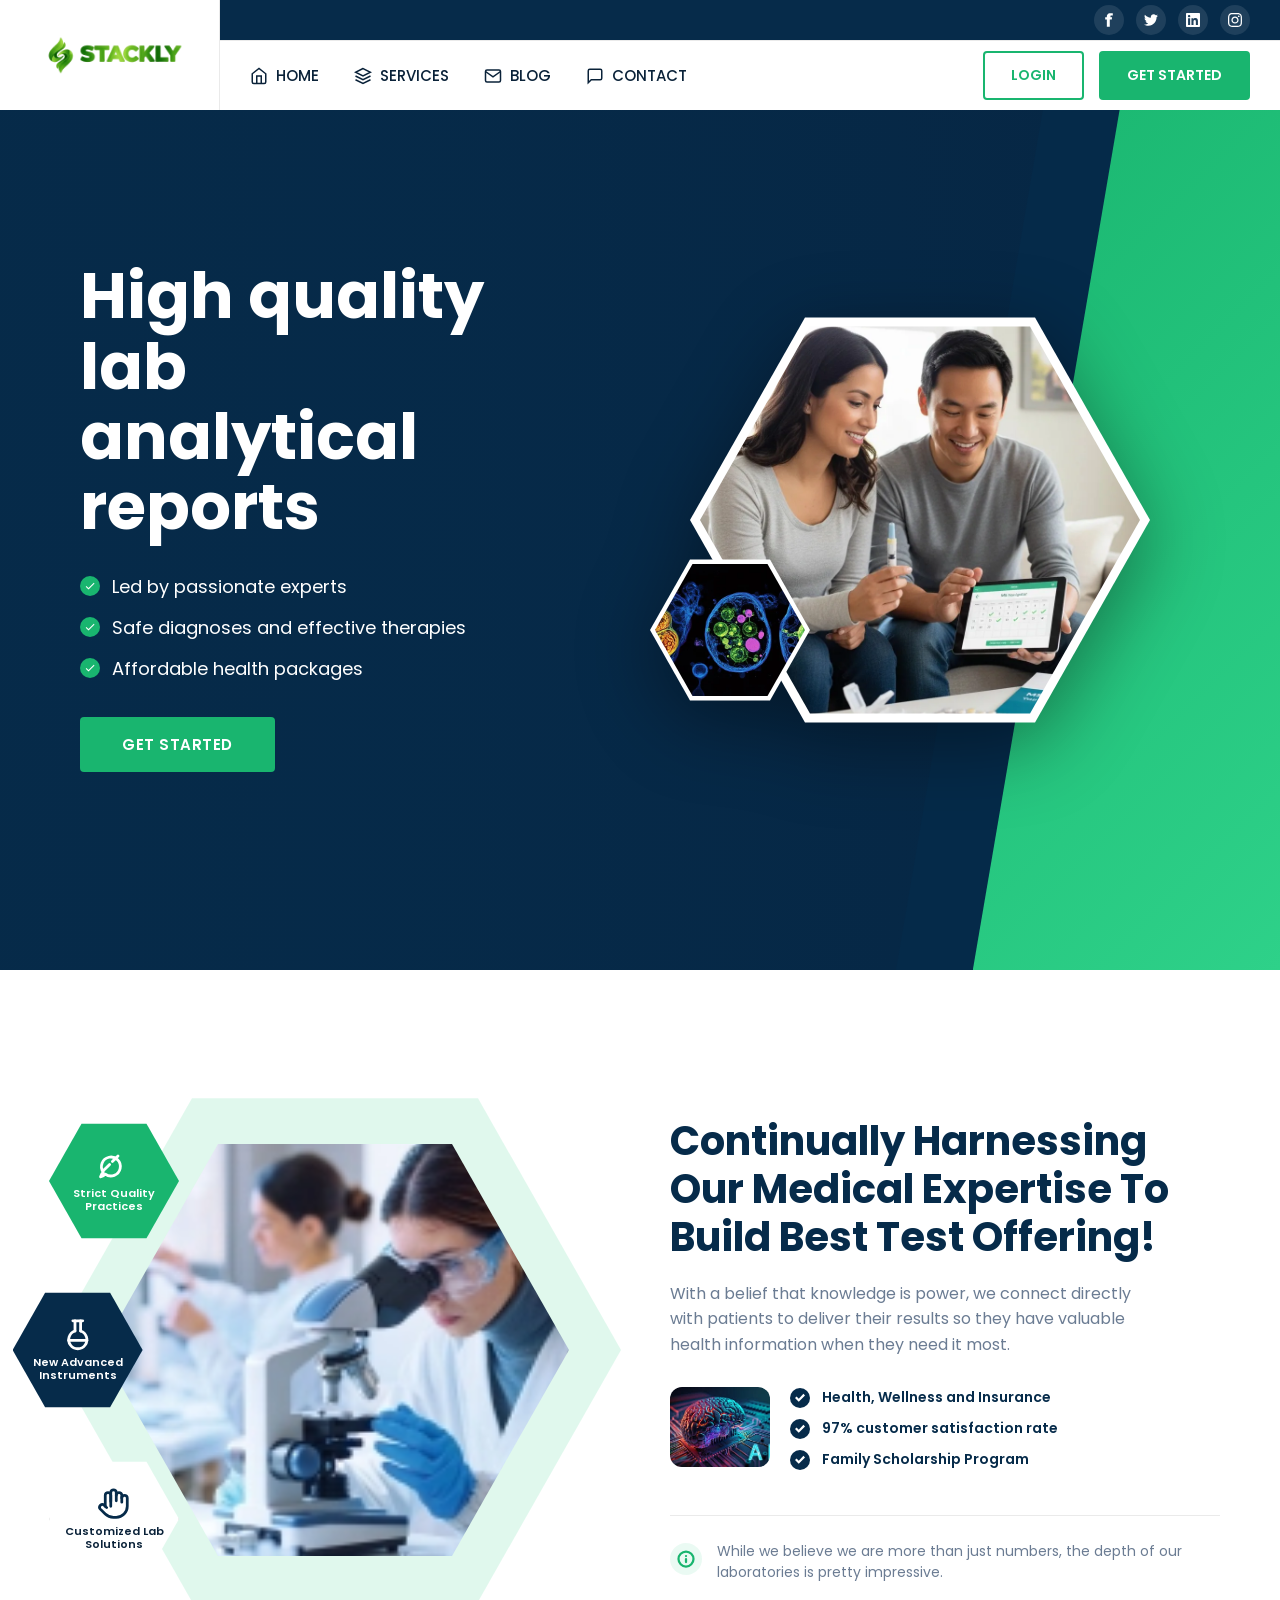
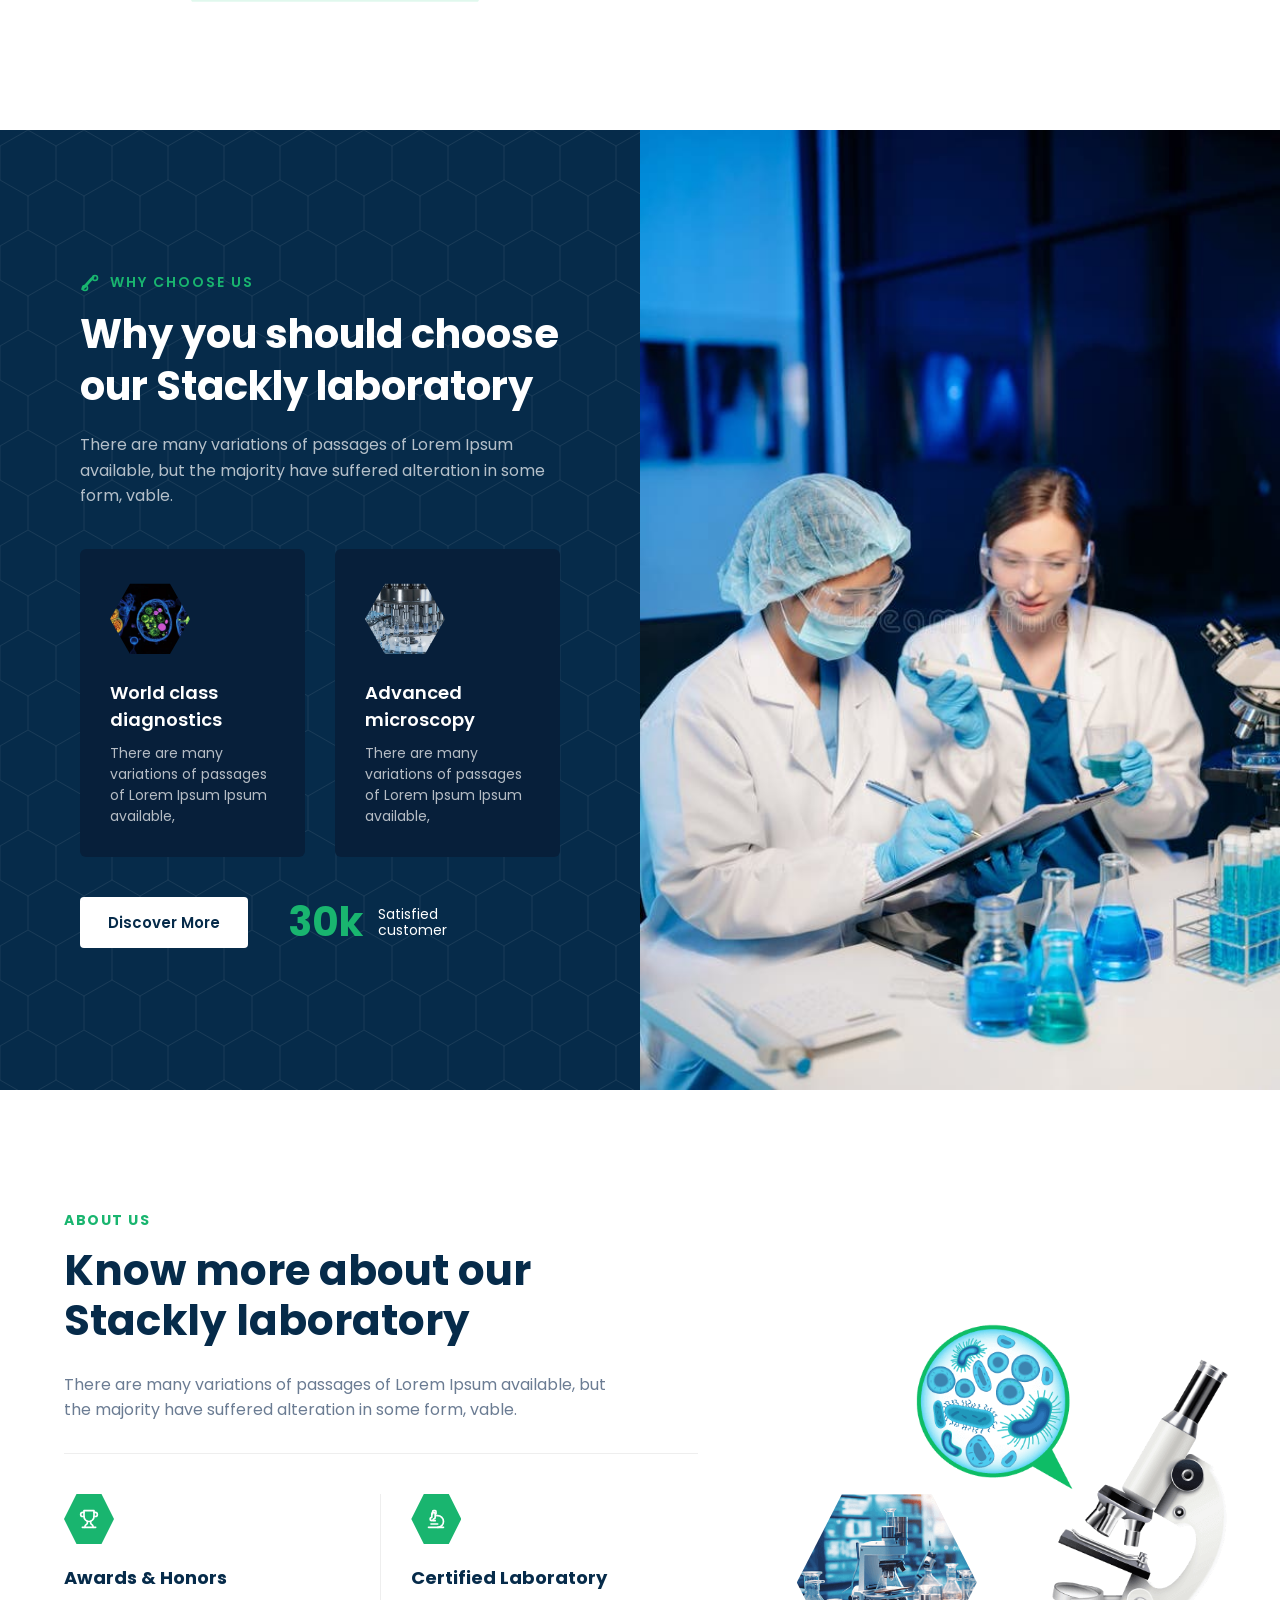
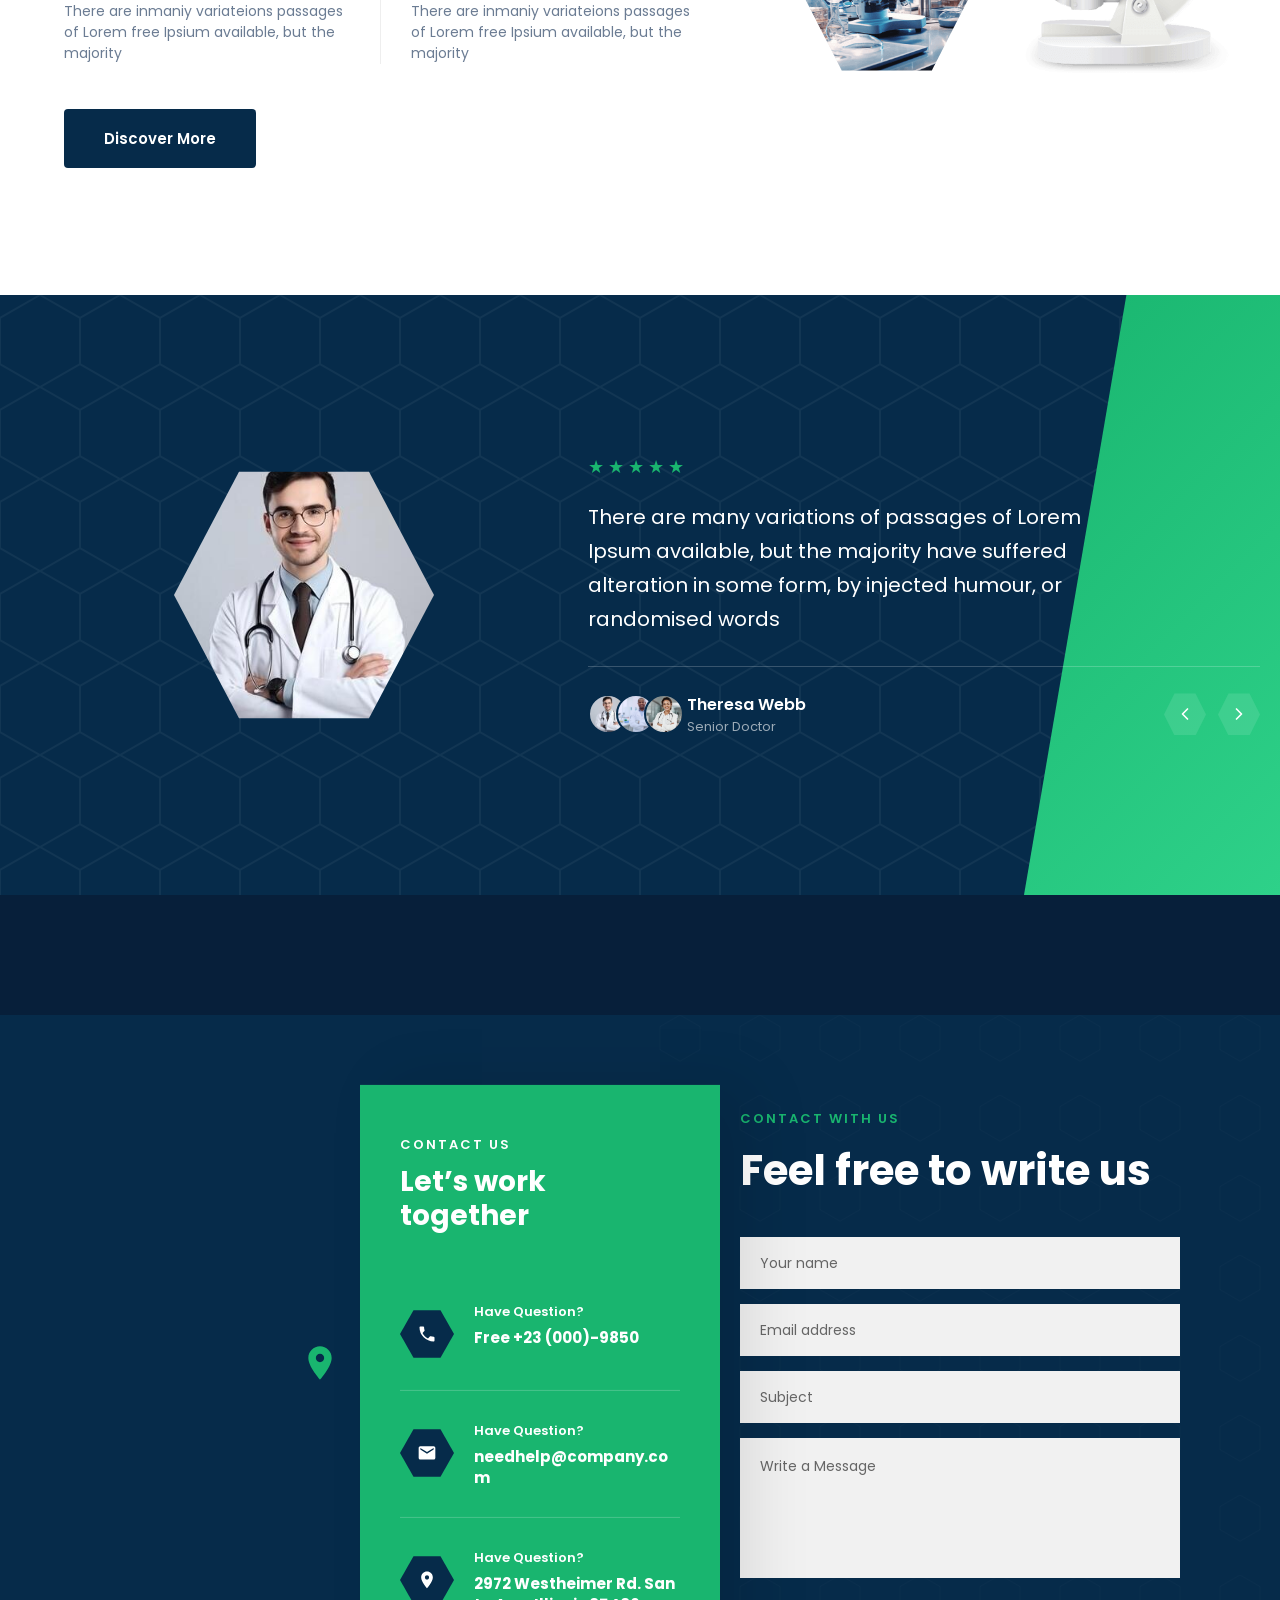
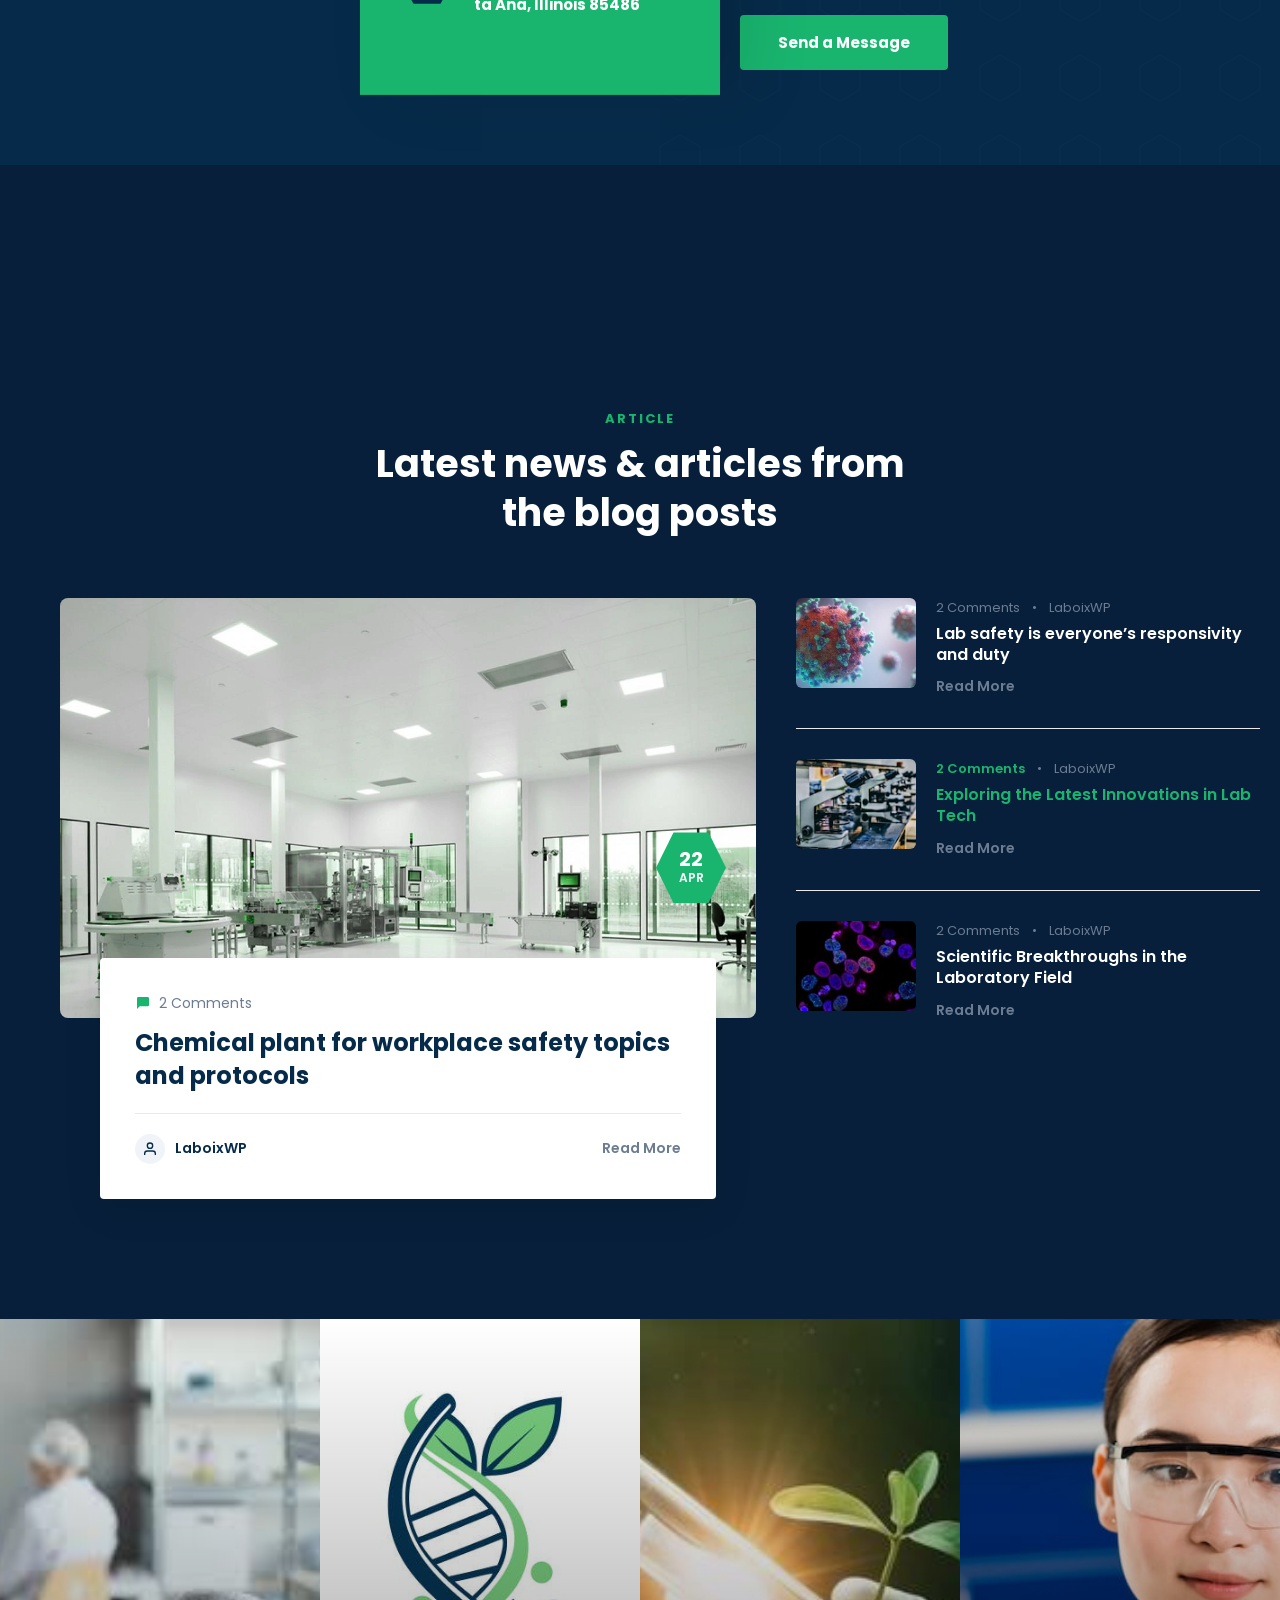
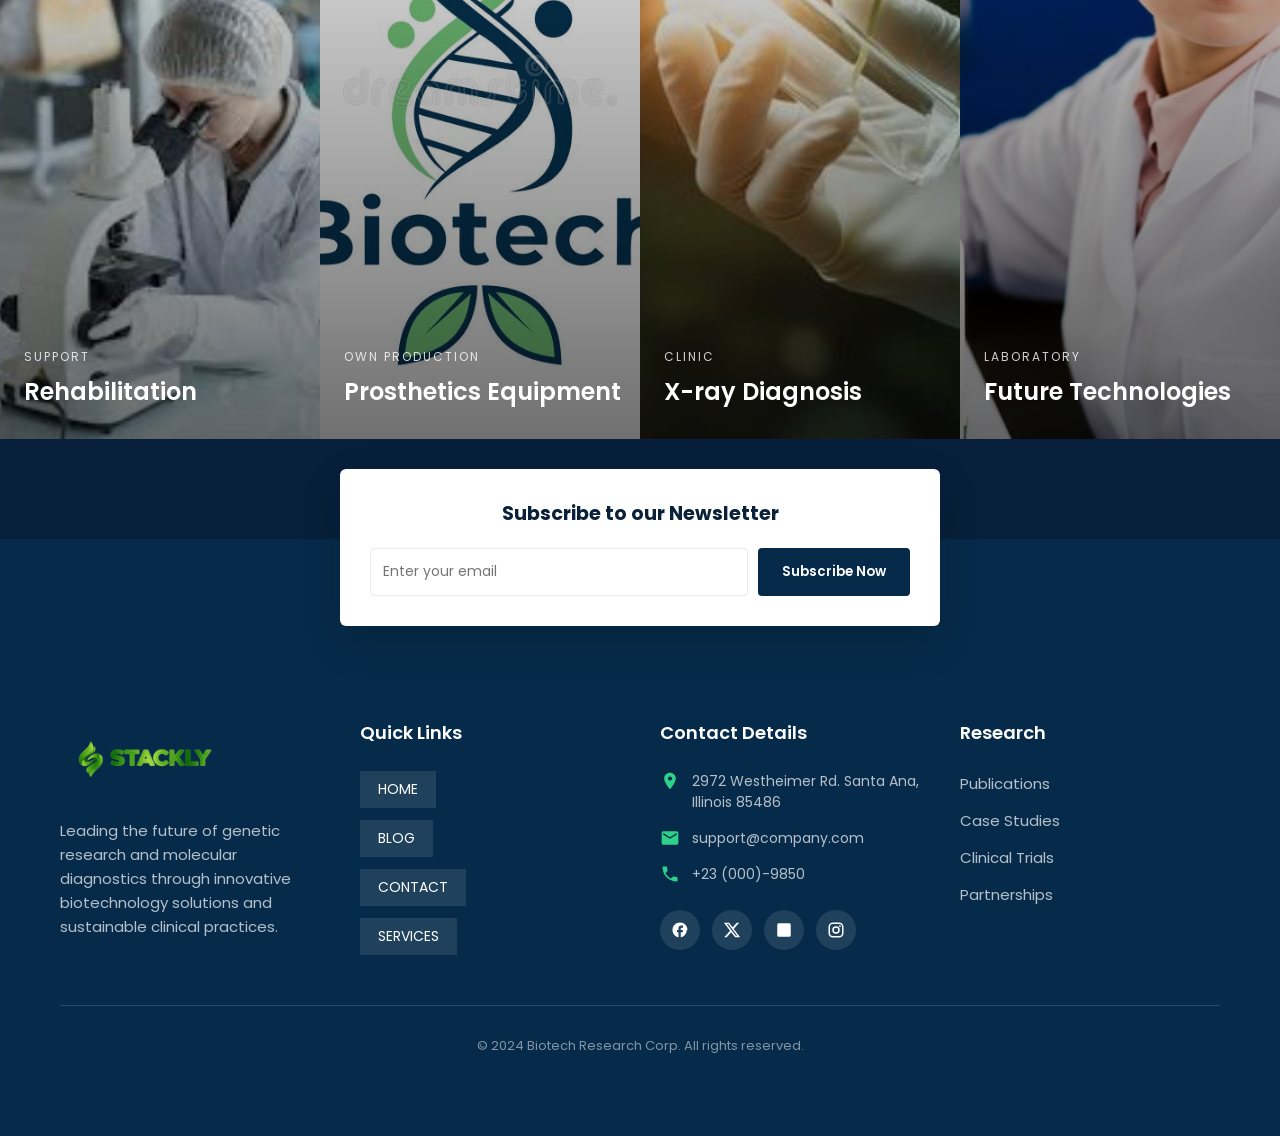
==== commit da1b7c93: "Add files via upload" ====
--- a/index.html
+++ b/index.html
@@ -1078,6 +1078,45 @@
         </div>
       </div>
     </section>
+    <section class="arzsection">
+      <div class="arzcontainer">
+        <div class="arzpanel">
+          <img src="./assets/sc1.webp" alt="" />
+          <div class="arzoverlay"></div>
+          <div class="arzcontent">
+            <span class="arzlabel">SUPPORT</span>
+            <h2 class="arztitle">Rehabilitation</h2>
+          </div>
+        </div>
+
+        <div class="arzpanel">
+          <img src="./assets/sc2.webp" alt="" />
+          <div class="arzoverlay"></div>
+          <div class="arzcontent">
+            <span class="arzlabel">OWN PRODUCTION</span>
+            <h2 class="arztitle">Prosthetics Equipment</h2>
+          </div>
+        </div>
+
+        <div class="arzpanel">
+          <img src="./assets/sc3.webp" alt="" />
+          <div class="arzoverlay"></div>
+          <div class="arzcontent">
+            <span class="arzlabel">CLINIC</span>
+            <h2 class="arztitle">X-ray Diagnosis</h2>
+          </div>
+        </div>
+
+        <div class="arzpanel">
+          <img src="./assets/sc4.webp" alt="" />
+          <div class="arzoverlay"></div>
+          <div class="arzcontent">
+            <span class="arzlabel">LABORATORY</span>
+            <h2 class="arztitle">Future Technologies</h2>
+          </div>
+        </div>
+      </div>
+    </section>
     <footer class="stklyfoot-footer">
       <div class="stklyfoot-container">
         <div class="stklyfoot-newsletter" id="stklyfoot-newsletter">
--- a/index.css
+++ b/index.css
@@ -2430,3 +2430,99 @@
   transform: translate(0) scale(1) !important;
   transition: var(--transition-smooth);
 }
+.arzsection {
+  width: 100%;
+  height: 80vh;
+  overflow: hidden;
+}
+
+.arzcontainer {
+  display: flex;
+  height: 100%;
+}
+
+.arzpanel {
+  position: relative;
+  flex: 1;
+  overflow: hidden;
+  /* cursor: pointer; */
+  transition: flex 0.5s cubic-bezier(0.4, 0, 0.2, 1);
+}
+
+.arzpanel img {
+  width: 100%;
+  height: 100%;
+  object-fit: cover;
+  transition: transform 0.6s ease;
+}
+
+/* Overlay */
+.arzoverlay {
+  position: absolute;
+  inset: 0;
+  background: linear-gradient(to top, rgba(0, 0, 0, 0.7), transparent);
+  opacity: 0.8;
+  transition: 0.4s;
+}
+
+/* Content */
+.arzcontent {
+  position: absolute;
+  bottom: 30px;
+  left: 24px;
+  color: white;
+  z-index: 2;
+  transition:
+    transform 0.4s ease,
+    opacity 0.4s ease;
+}
+
+.arzlabel {
+  font-size: 12px;
+  letter-spacing: 2px;
+  opacity: 0.8;
+}
+
+.arztitle {
+  font-size: 24px;
+  font-weight: 600;
+  margin-top: 6px;
+}
+
+/* 🔥 HOVER EFFECT */
+.arzcontainer:hover .arzpanel {
+  flex: 0.8;
+}
+
+.arzpanel:hover {
+  flex: 2;
+}
+
+.arzpanel:hover img {
+  transform: scale(1.1);
+}
+
+.arzpanel:hover .arzcontent {
+  transform: translateY(-8px);
+}
+
+/* OPTIONAL: dim other panels */
+.arzcontainer:hover .arzpanel:not(:hover) .arzoverlay {
+  background: rgba(0, 0, 0, 0.5);
+}
+
+/* 📱 MOBILE */
+@media (max-width: 768px) {
+  .arzcontainer {
+    flex-direction: column;
+  }
+
+  .arzpanel {
+    height: 50vh;
+  }
+
+  .arzcontainer:hover .arzpanel,
+  .arzpanel:hover {
+    flex: none;
+  }
+}
